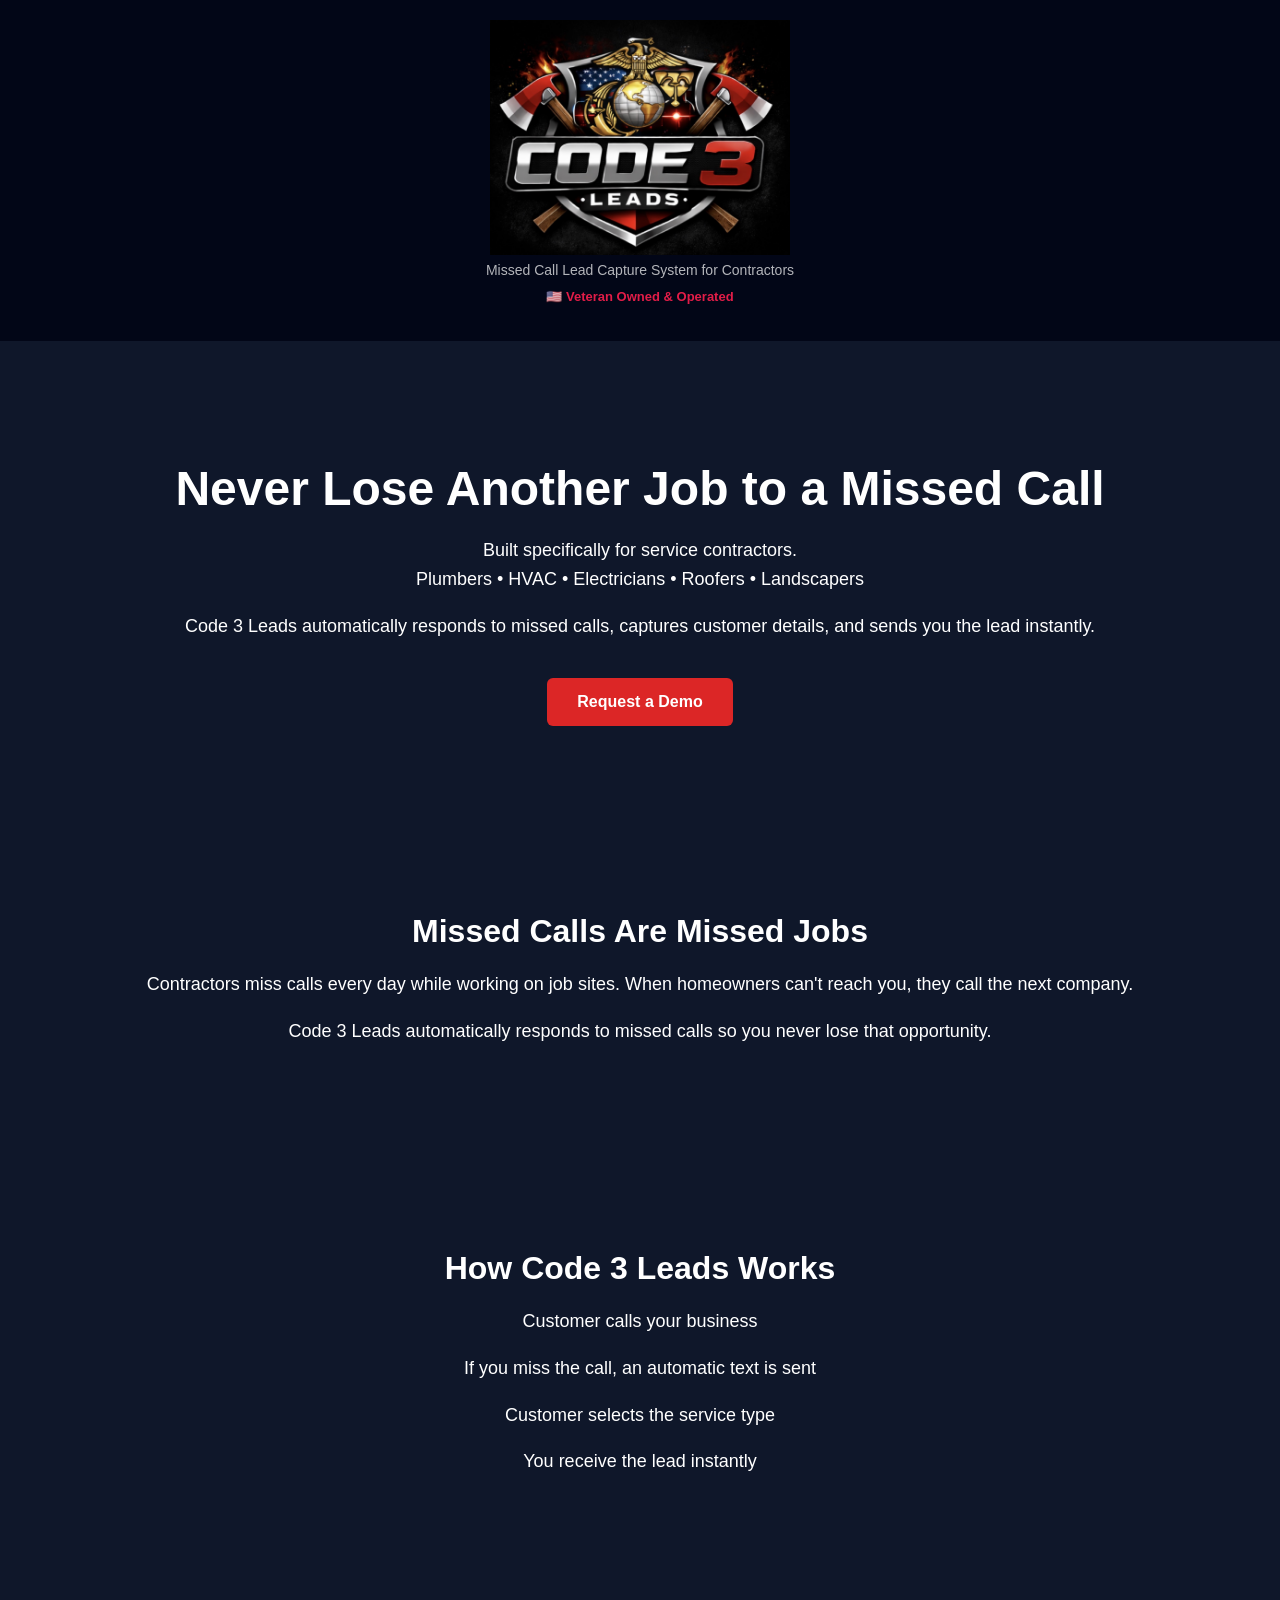
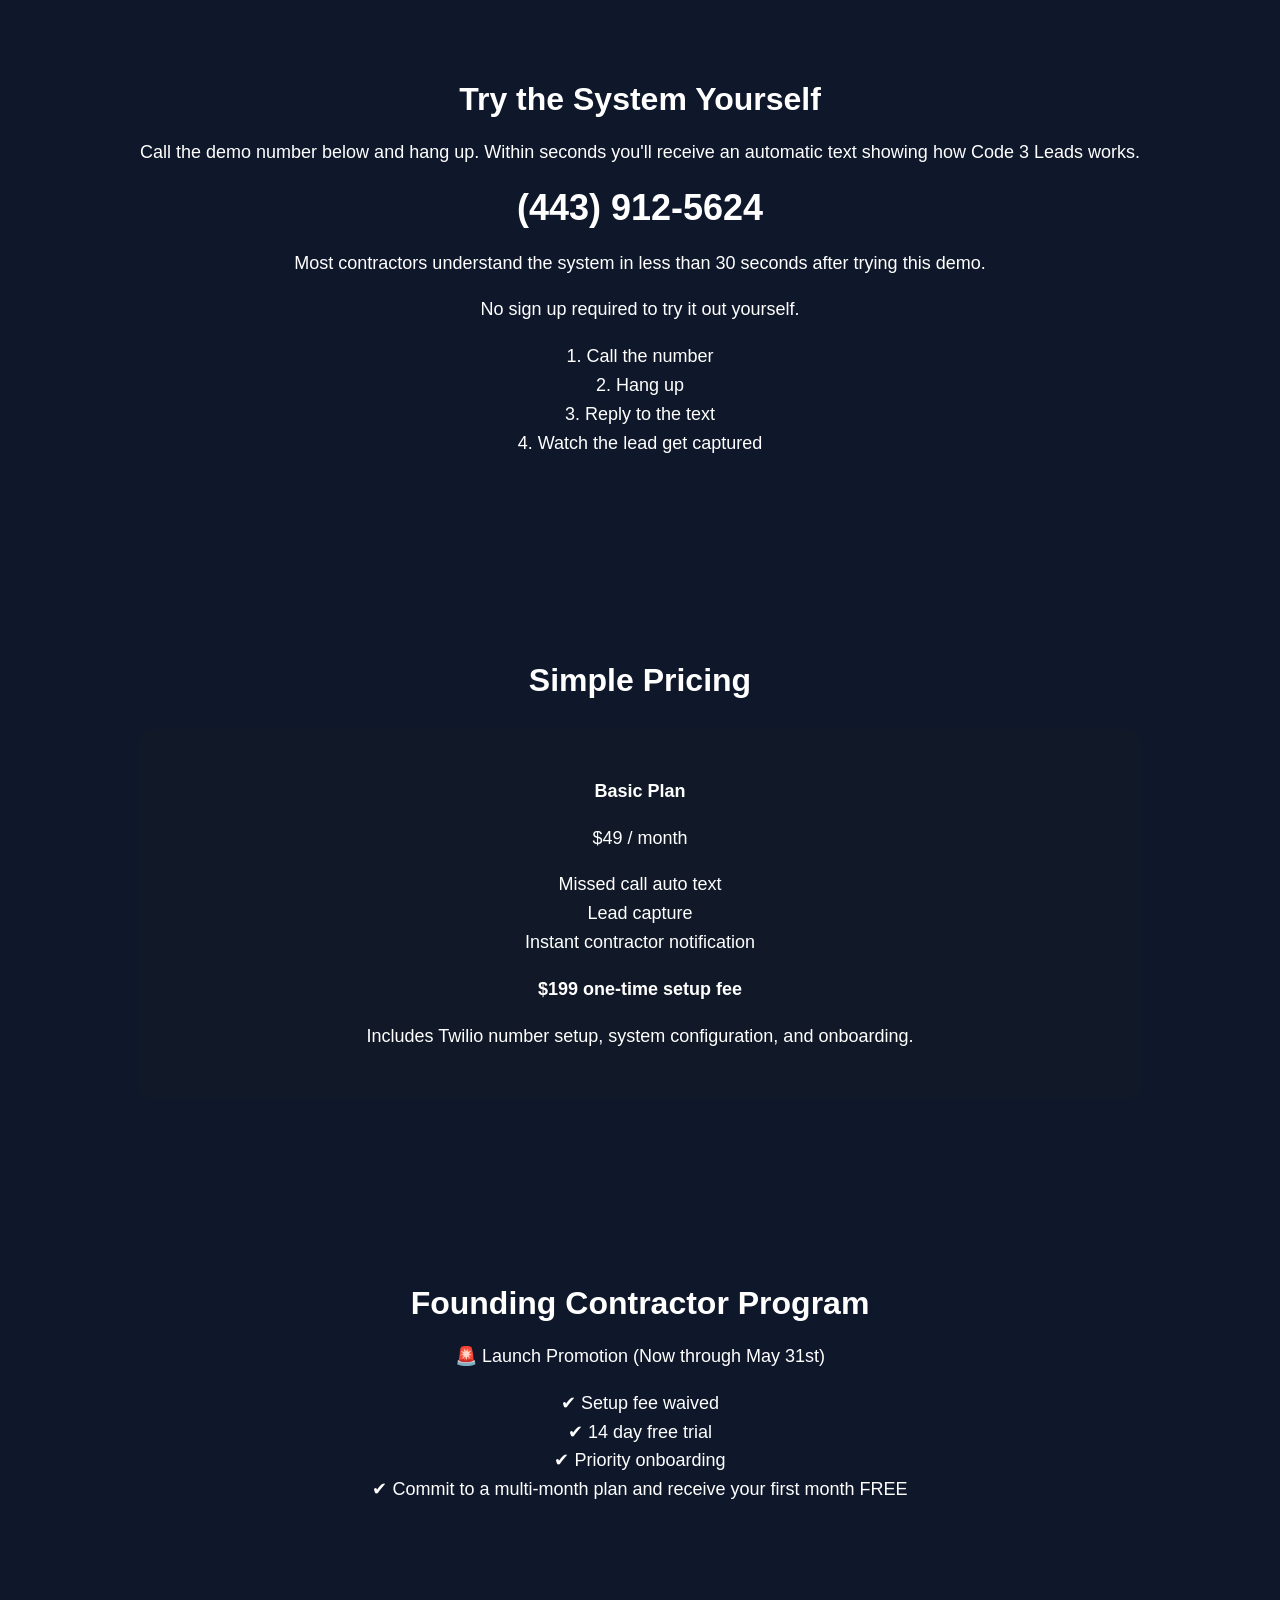
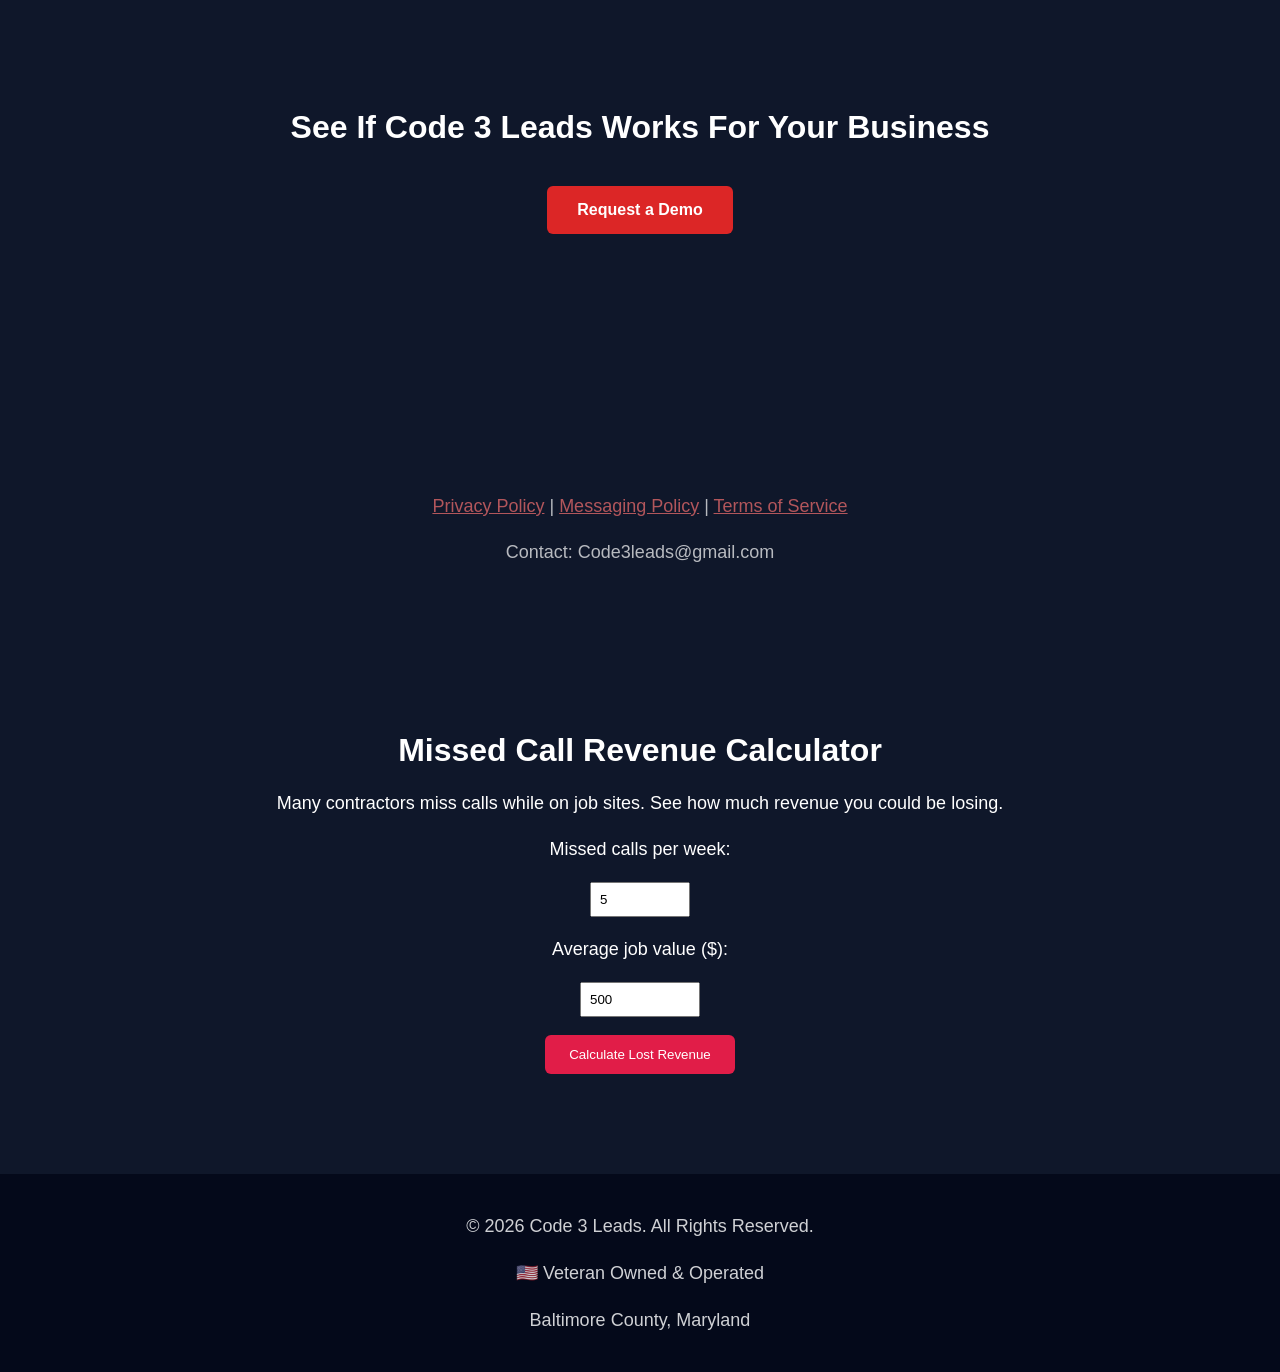
==== index.html @ b70e8f89 "Update index.html" ====
<!DOCTYPE html>
<html>
<head>
<title>Code 3 Leads</title>
<meta name="viewport" content="width=device-width, initial-scale=1.0">
<style>

body{
font-family:Arial, sans-serif;
margin:0;
background:#0f172a;
color:white;
text-align:center;
}

section{
padding:80px 20px;
max-width:1000px;
margin:auto;
}

h1{
font-size:48px;
margin-bottom:20px;
}

h2{
font-size:32px;
margin-bottom:20px;
}

p{
font-size:18px;
line-height:1.6;
}

.button{
display:inline-block;
background:#dc2626;
color:white;
padding:15px 30px;
margin-top:20px;
text-decoration:none;
border-radius:6px;
font-weight:bold;
}
  .button:hover{
background:#b91c1c;
}

.demo-number{
font-size:36px;
margin:20px 0;
font-weight:bold;
}

.pricing-box{
background:#111827;
padding:30px;
border-radius:10px;
margin-top:30px;
}

.footer{
margin-top:80px;
font-size:14px;
opacity:.7;
}

a{
color:#f87171;
}

</style>
</head>

<body>
 <header style="padding:20px; background:#020617; text-align:center;">
<img src="code3-logo.png" alt="Code 3 Leads Logo" style="width:300px;">
<p style="margin:0; font-size:14px; opacity:0.7;">
Missed Call Lead Capture System for Contractors
</p>
   <p style="margin-top:6px; font-size:13px; color:#e11d48; font-weight:bold;">
🇺🇸 Veteran Owned & Operated
</p>
</header>

<section>

<h1>Never Lose Another Job to a Missed Call</h1>
  <p>
Built specifically for service contractors.
<br>
Plumbers • HVAC • Electricians • Roofers • Landscapers
</p>

<p>
Code 3 Leads automatically responds to missed calls,
captures customer details, and sends you the lead instantly.
</p>

<a class="button" href="https://forms.gle/S8mMiPJ8PiQHbFEz5">
Request a Demo
</a>

</section>

<section>

<h2>Missed Calls Are Missed Jobs</h2>

<p>
Contractors miss calls every day while working on job sites.
When homeowners can't reach you, they call the next company.
</p>

<p>
Code 3 Leads automatically responds to missed calls so you never lose that opportunity.
</p>

</section>

<section>

<h2>How Code 3 Leads Works</h2>

<p>Customer calls your business</p>
<p>If you miss the call, an automatic text is sent</p>
<p>Customer selects the service type</p>
<p>You receive the lead instantly</p>

</section>

<section>

<h2>Try the System Yourself</h2>

<p>
Call the demo number below and hang up.
Within seconds you'll receive an automatic text showing how Code 3 Leads works.
</p>

<div class="demo-number">(443) 912-5624</div>
  <p>
Most contractors understand the system in less than 30 seconds after trying this demo.
</p>

<p>
No sign up required to try it out yourself.
</p>

<p>
1. Call the number<br>
2. Hang up<br>
3. Reply to the text<br>
4. Watch the lead get captured
</p>

</section>

<section>

<h2>Simple Pricing</h2>

<div class="pricing-box">

<p><strong>Basic Plan</strong></p>

<p>$49 / month</p>

<p>
Missed call auto text<br>
Lead capture<br>
Instant contractor notification
</p>

<p><strong>$199 one-time setup fee</strong></p>

<p>
Includes Twilio number setup, system configuration, and onboarding.
</p>

</div>

</section>

<section>

<h2>Founding Contractor Program</h2>

<p>
🚨 Launch Promotion (Now through May 31st)
</p>

<p>
✔ Setup fee waived<br>
✔ 14 day free trial<br>
✔ Priority onboarding<br>
✔ Commit to a multi-month plan and receive your first month FREE
</p>

</section>

<section>

<h2>See If Code 3 Leads Works For Your Business</h2>

<a class="button" href="https://forms.gle/S8mMiPJ8PiQHbFEz5">
Request a Demo
</a>

</section>

<section class="footer">

<p>
<a href="https://docs.google.com/document/d/e/2PACX-1vRX14gEYEWSFRGA4BWAx_wcBh6U9R7df0VDy-ZEA8MVk_Z44HQzl5rTX8RHO158A9rz04_A_dDy5CZU/pub">Privacy Policy</a>
|
<a href="https://docs.google.com/document/d/e/2PACX-1vQaP8KGlVejRsiQntCG2wcMw4wCkjIa0Nie3HY5M5MavmDzHR4xEL3eFy5LYKWBMi19VBN64S-h9wtv/pub">Messaging Policy</a>
|
<a href="https://docs.google.com/document/d/e/2PACX-1vRIYKH12tdC9bNAhtxZpYG73lx8yMfXEy0kkhxZGR0o9-A3EKttlksu8ZXF2a7ymLz1FtCPQZwO4J3N/pub">Terms of Service</a>
</p>

<p>Contact: Code3leads@gmail.com</p>

</section>
  <section style="padding:40px; text-align:center;">

<h2>Missed Call Revenue Calculator</h2>

<p>
Many contractors miss calls while on job sites. See how much revenue you could be losing.
</p>

<p>Missed calls per week:</p>

<input id="missedCalls" type="number" value="5" style="padding:8px; width:80px;">

<p>Average job value ($):</p>

<input id="jobValue" type="number" value="500" style="padding:8px; width:100px;">

<br><br>

<button onclick="calculateLoss()" style="padding:12px 24px; background:#e11d48; color:white; border:none; border-radius:6px; cursor:pointer;">
Calculate Lost Revenue
</button>

<h3 id="result" style="margin-top:20px;"></h3>

</section>
<footer style="background:#020617; padding:20px; text-align:center; margin-top:40px; font-size:13px; opacity:0.8;">

<p>
© 2026 Code 3 Leads. All Rights Reserved.
</p>

<p>
🇺🇸 Veteran Owned & Operated
</p>

<p>
Baltimore County, Maryland
</p>

</footer>

<script>
function calculateLoss() {

let missedCalls = document.getElementById("missedCalls").value;
let jobValue = document.getElementById("jobValue").value;

let yearlyLoss = missedCalls * jobValue * 52;

document.getElementById("result").innerHTML =
"Estimated Lost Revenue Per Year: $" + yearlyLoss.toLocaleString() +
"<br><br>Even capturing a small portion of these missed calls could generate thousands in additional revenue.";
}
</script>

</body>
</html>
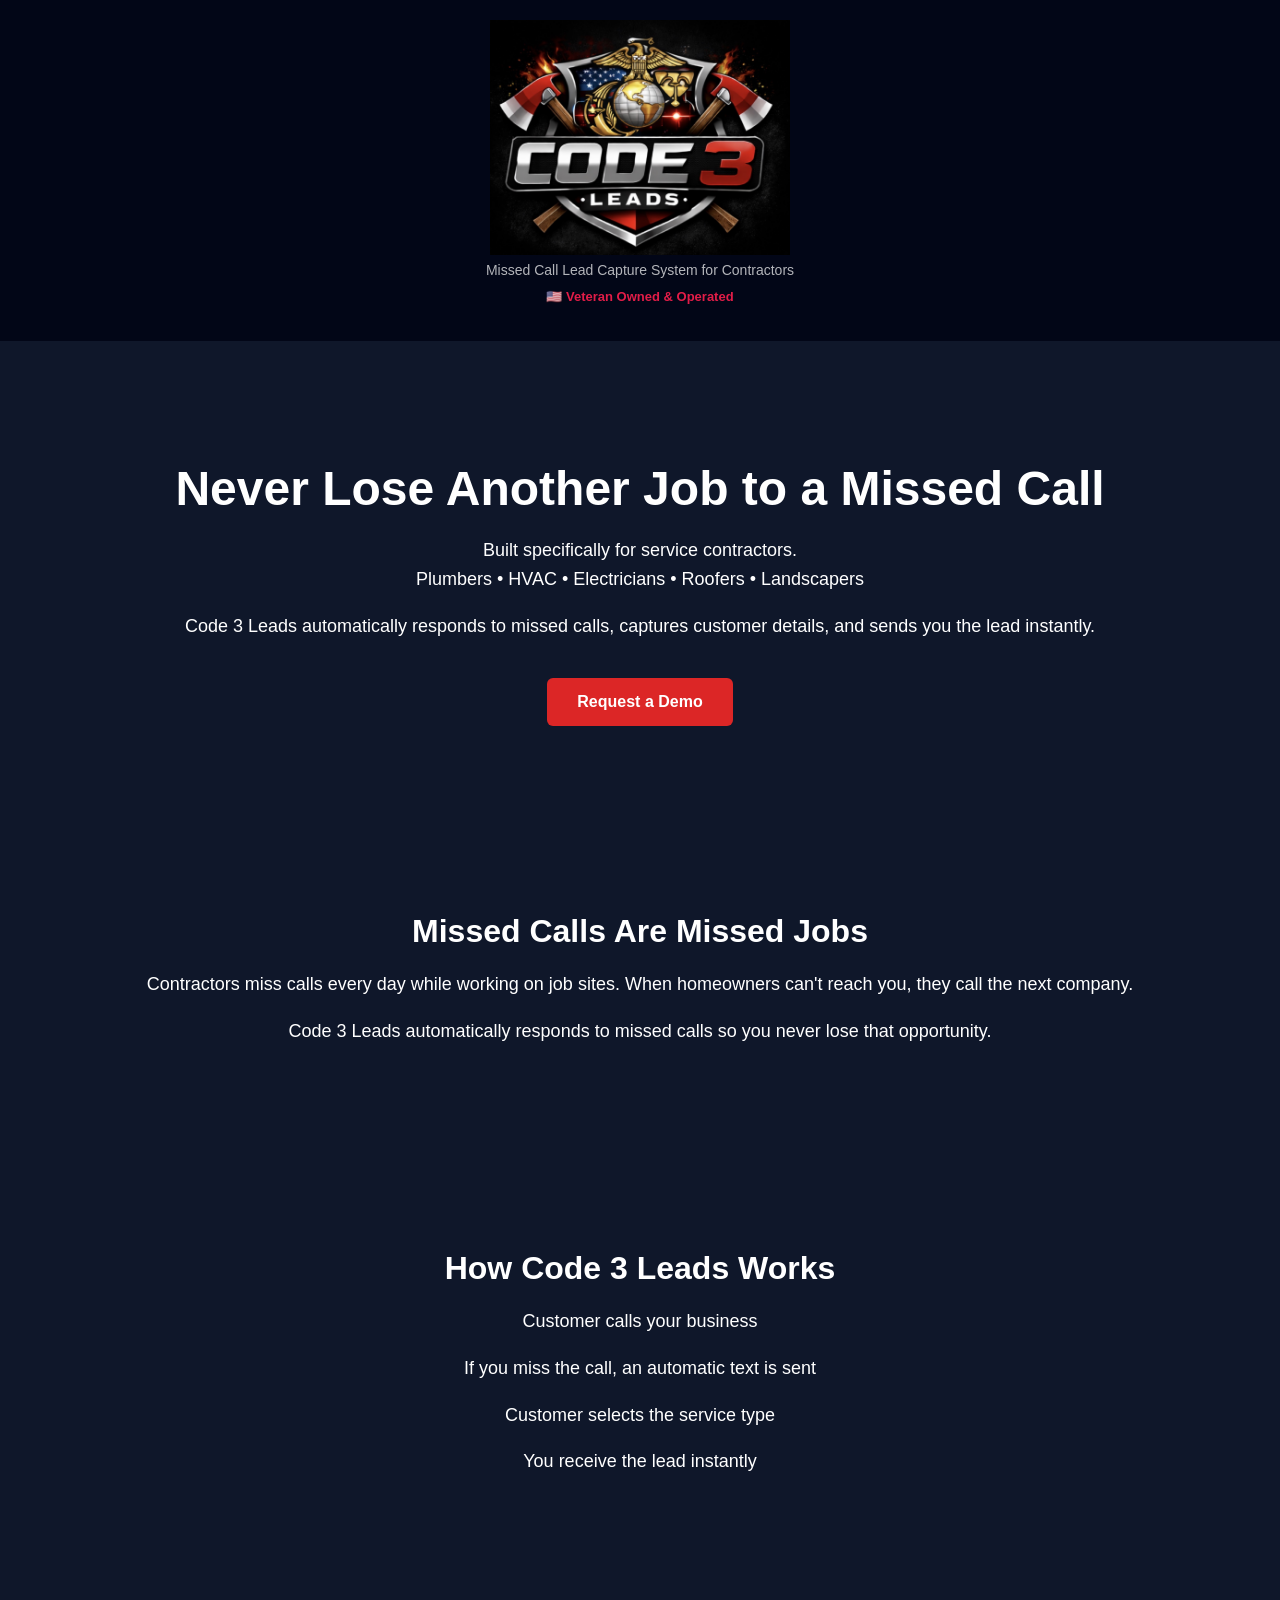
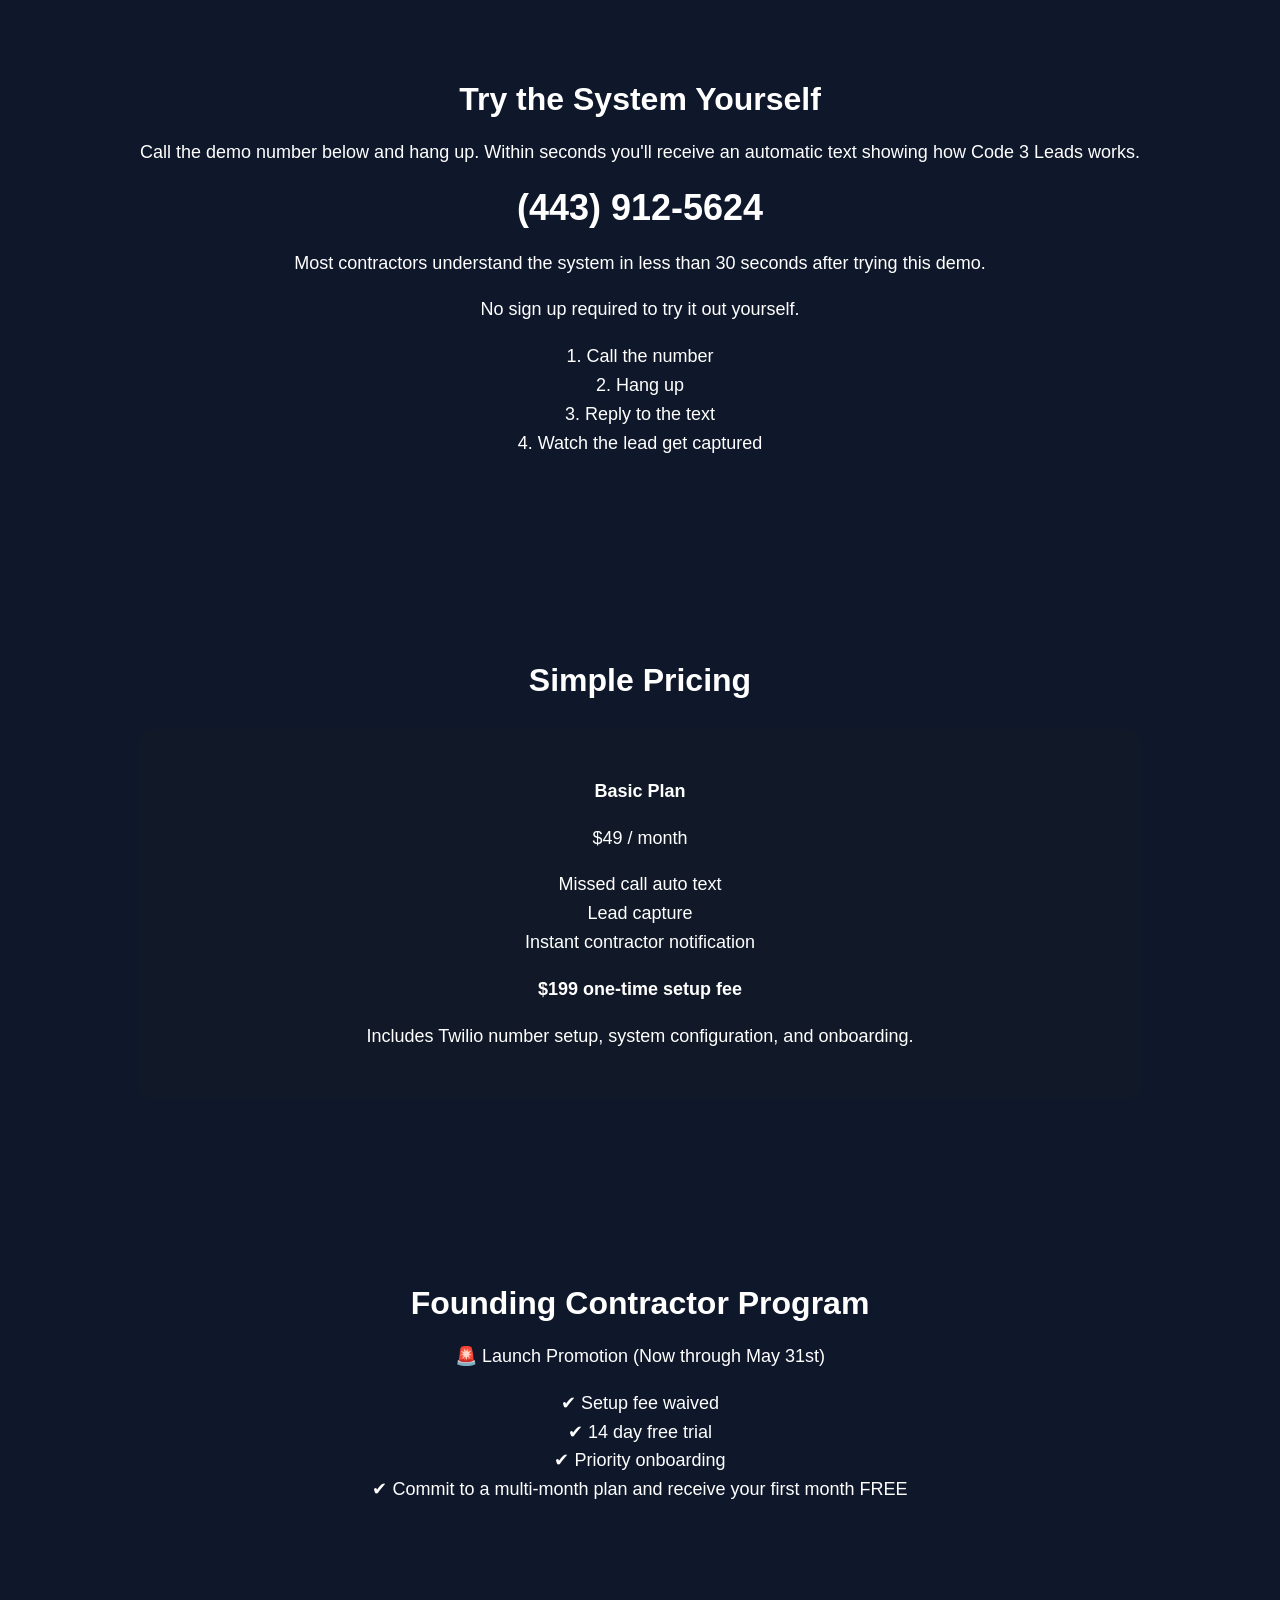
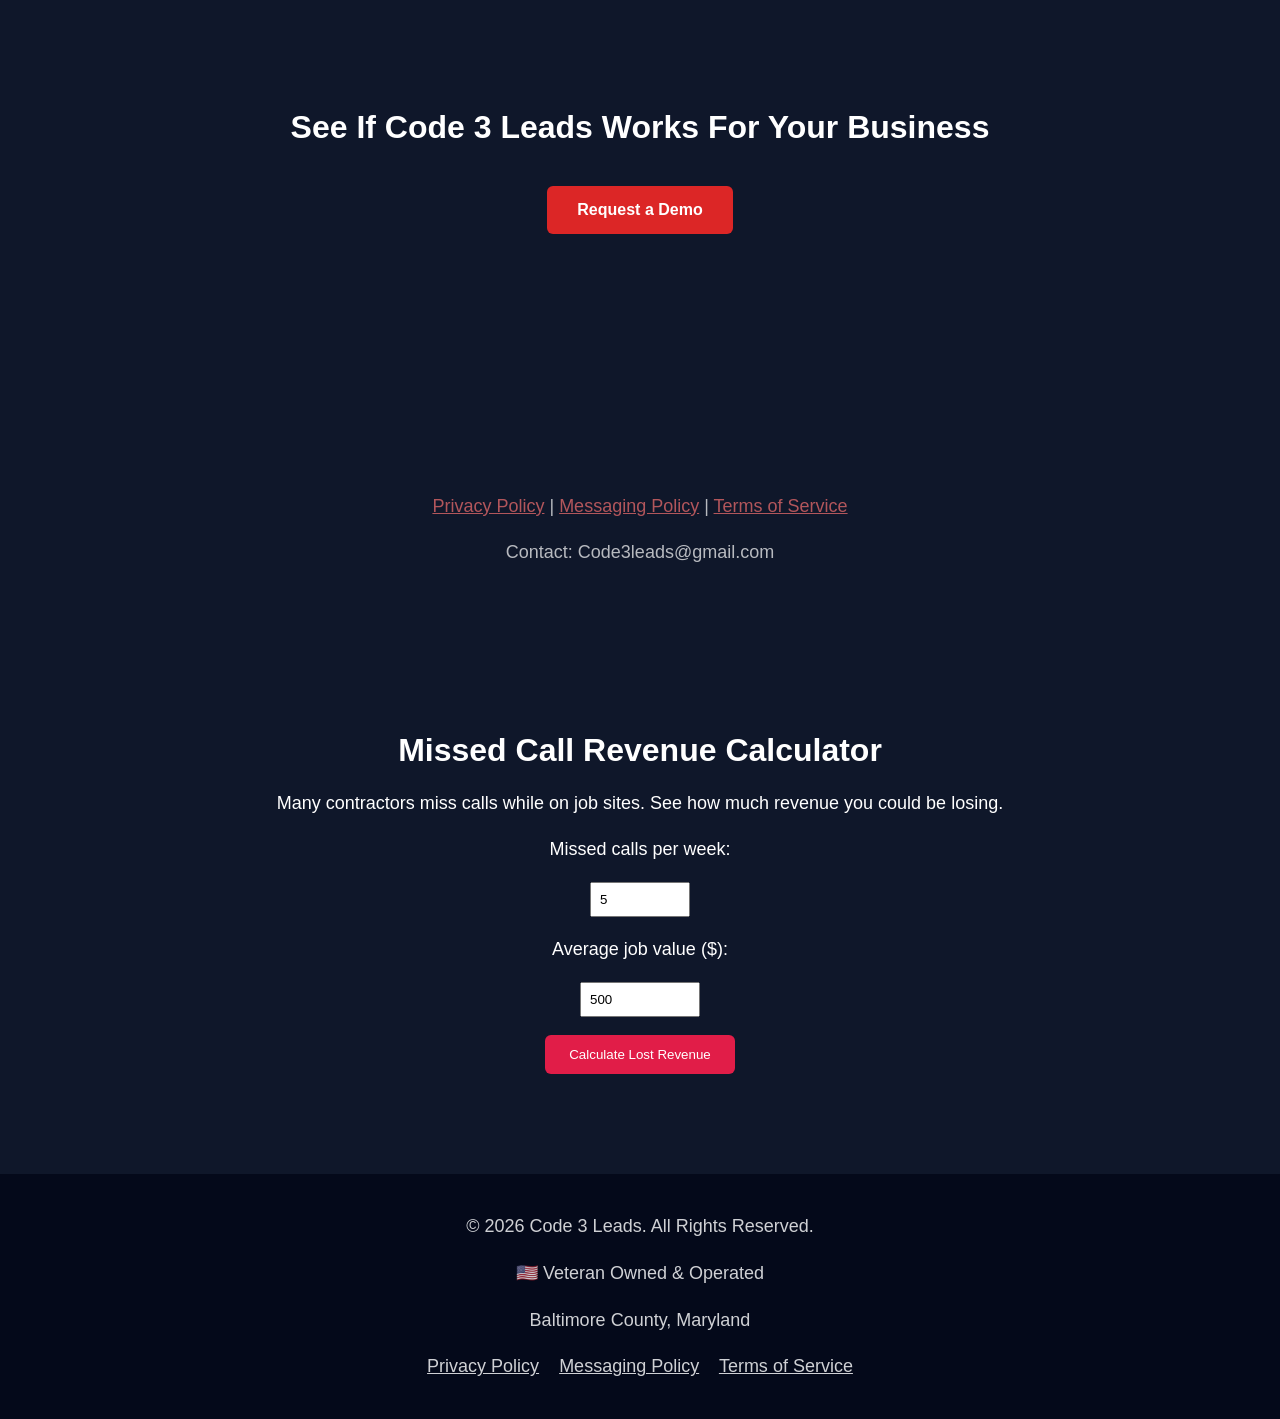
==== commit 98d9d54e: "Update index.html" ====
--- a/index.html
+++ b/index.html
@@ -262,6 +262,11 @@
 <p>
 Baltimore County, Maryland
 </p>
+  <p>
+  <a href="privacy-policy.html" style="color:white; margin-right:15px;">Privacy Policy</a>
+  <a href="messaging-policy.html" style="color:white; margin-right:15px;">Messaging Policy</a>
+  <a href="terms.html" style="color:white;">Terms of Service</a>
+</p>
 
 </footer>
 
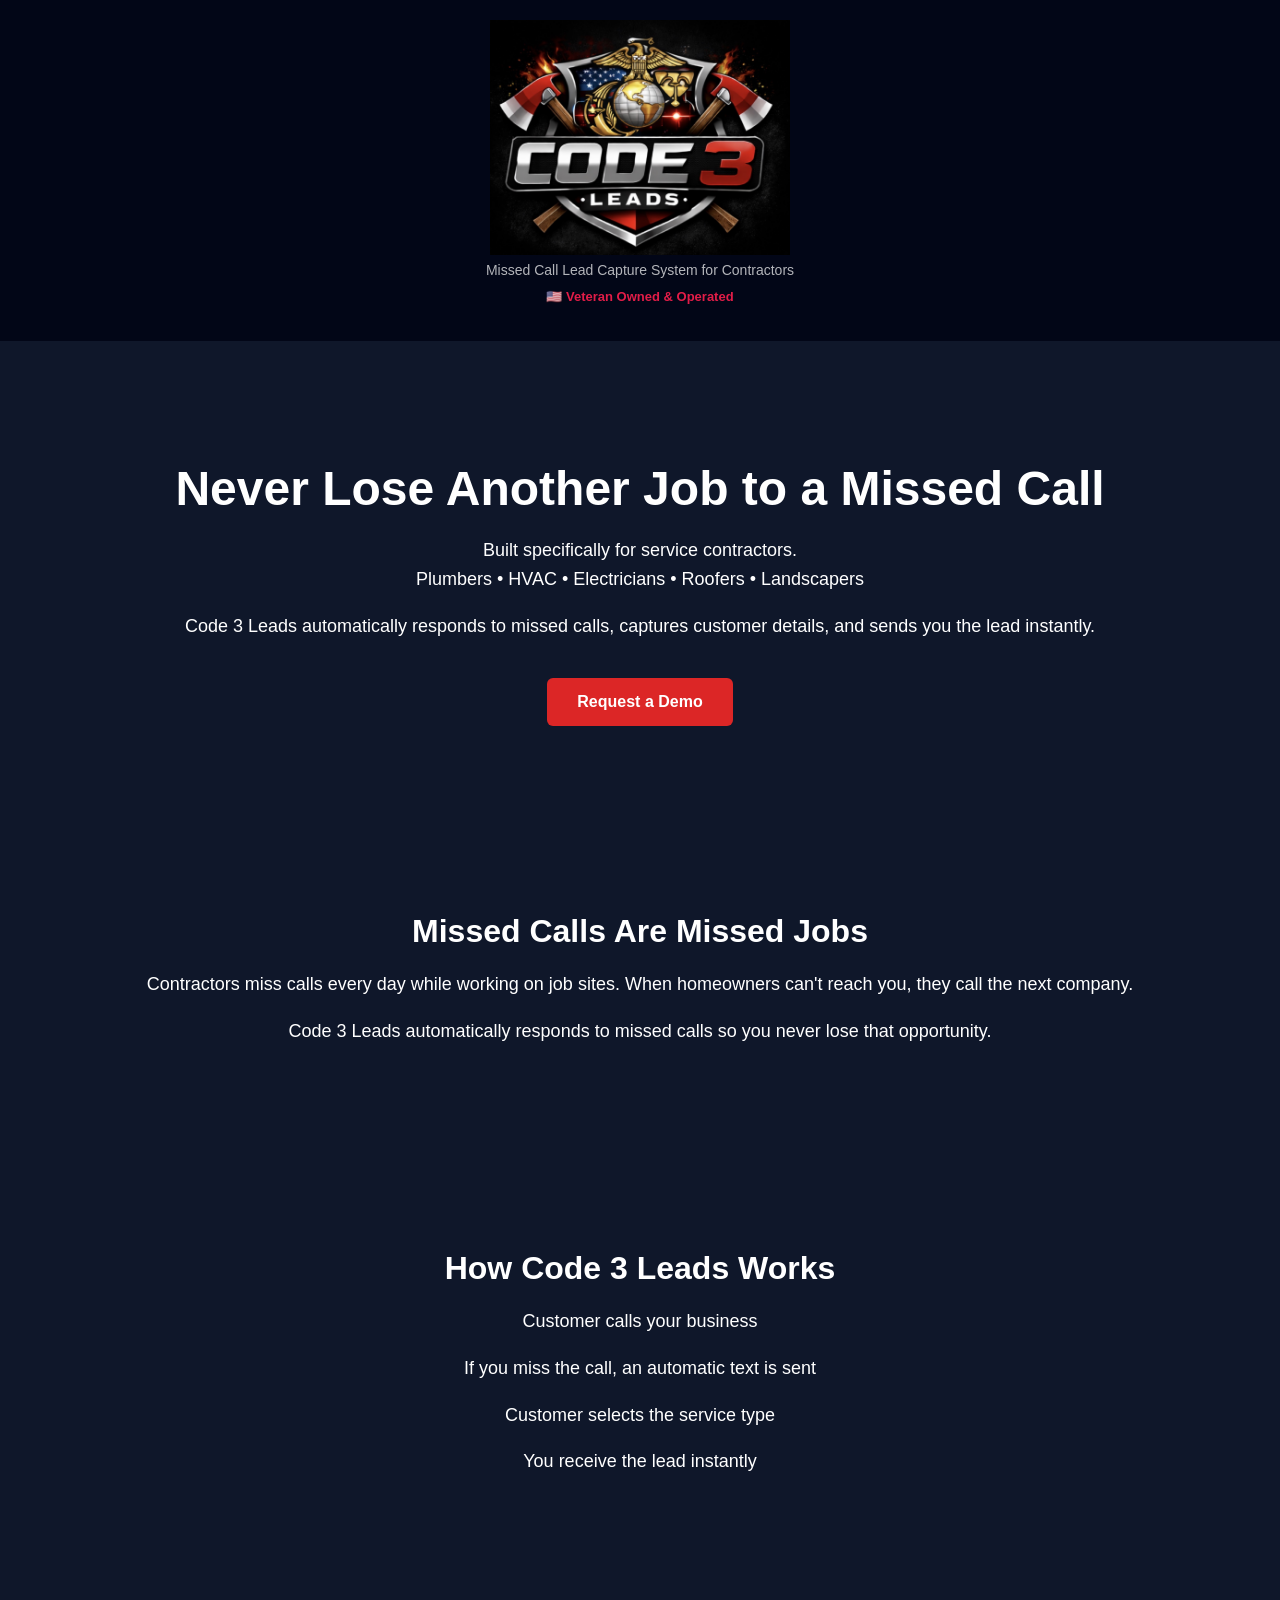
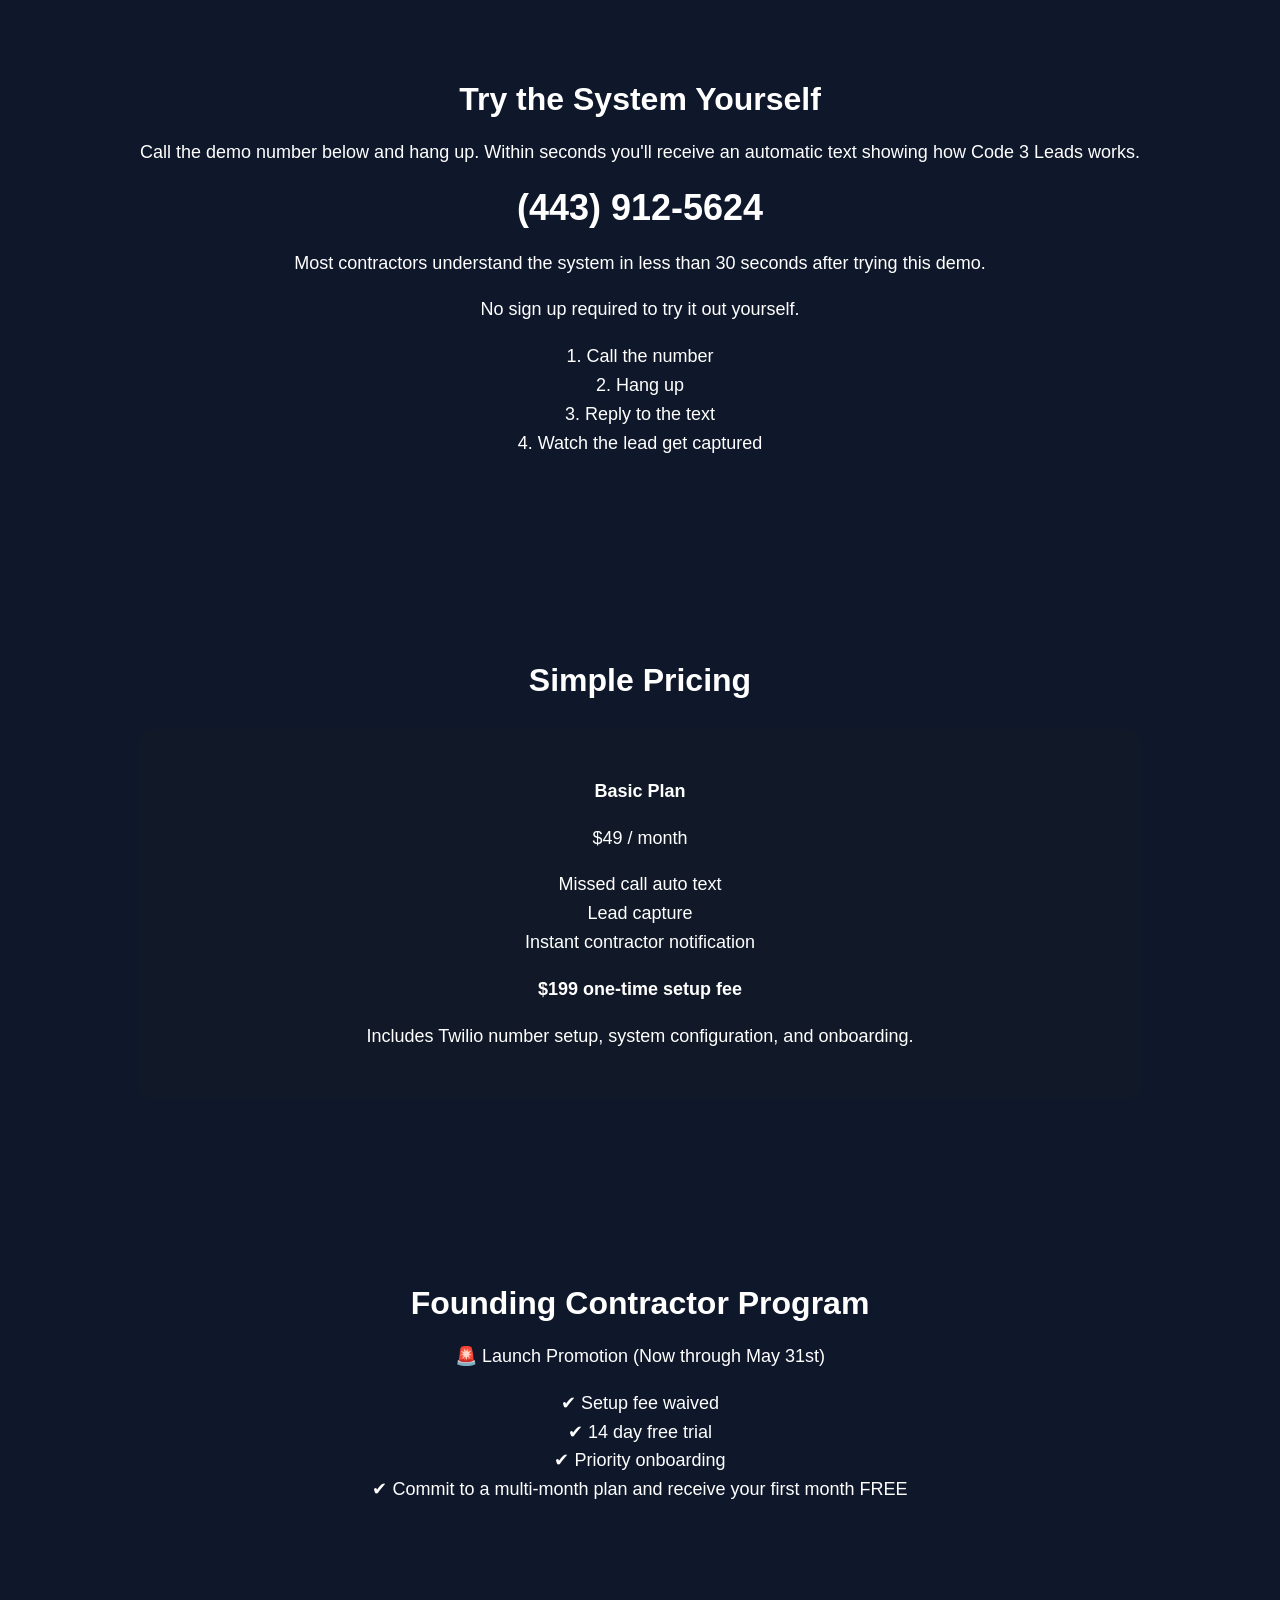
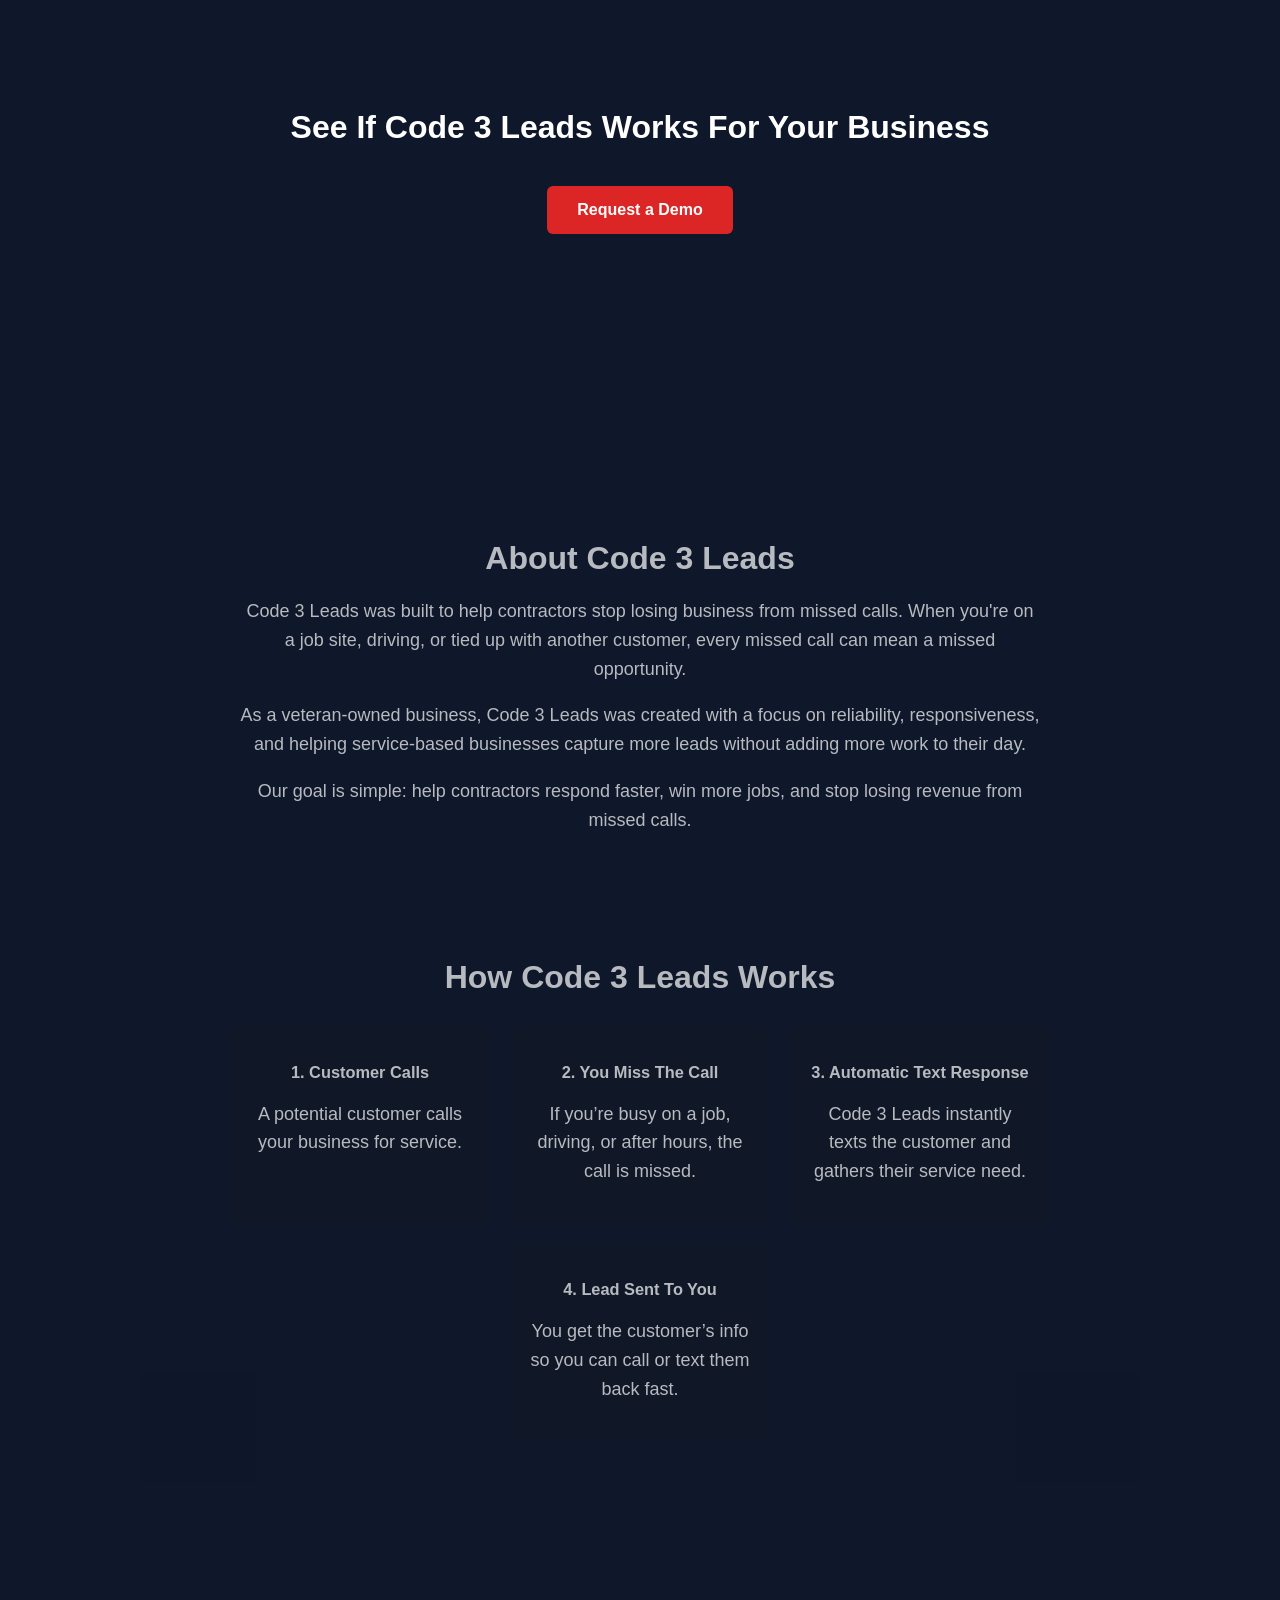
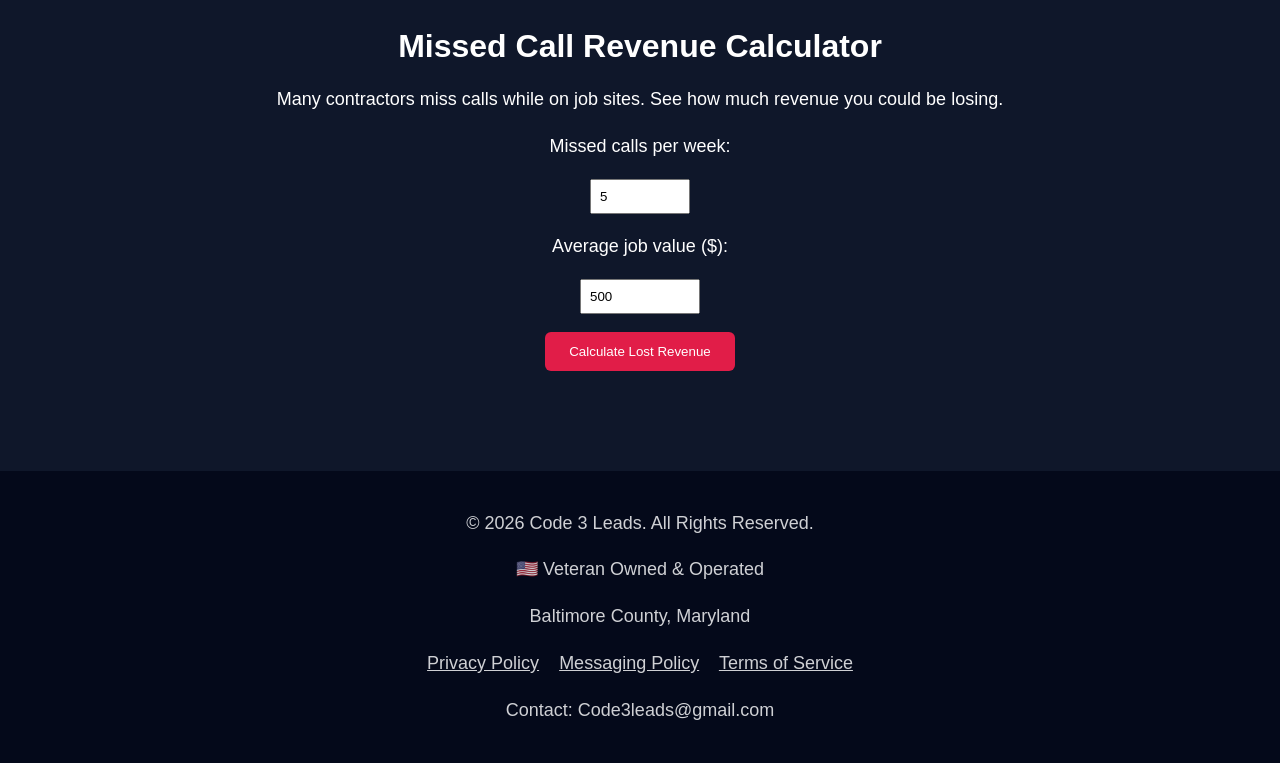
==== commit 0e409ac1: "Update index.html" ====
--- a/index.html
+++ b/index.html
@@ -212,16 +212,53 @@
 </section>
 
 <section class="footer">
-
-<p>
-<a href="https://docs.google.com/document/d/e/2PACX-1vRX14gEYEWSFRGA4BWAx_wcBh6U9R7df0VDy-ZEA8MVk_Z44HQzl5rTX8RHO158A9rz04_A_dDy5CZU/pub">Privacy Policy</a>
-|
-<a href="https://docs.google.com/document/d/e/2PACX-1vQaP8KGlVejRsiQntCG2wcMw4wCkjIa0Nie3HY5M5MavmDzHR4xEL3eFy5LYKWBMi19VBN64S-h9wtv/pub">Messaging Policy</a>
-|
-<a href="https://docs.google.com/document/d/e/2PACX-1vRIYKH12tdC9bNAhtxZpYG73lx8yMfXEy0kkhxZGR0o9-A3EKttlksu8ZXF2a7ymLz1FtCPQZwO4J3N/pub">Terms of Service</a>
-</p>
-
-<p>Contact: Code3leads@gmail.com</p>
+  <section style="padding:40px; text-align:center; max-width:800px; margin:auto;">
+
+<h2>About Code 3 Leads</h2>
+
+<p>
+Code 3 Leads was built to help contractors stop losing business from missed calls. When you're on a job site, driving, or tied up with another customer, every missed call can mean a missed opportunity.
+</p>
+
+<p>
+As a veteran-owned business, Code 3 Leads was created with a focus on reliability, responsiveness, and helping service-based businesses capture more leads without adding more work to their day.
+</p>
+
+<p>
+Our goal is simple: help contractors respond faster, win more jobs, and stop losing revenue from missed calls.
+</p>
+
+</section>
+  
+<section style="padding:40px; text-align:center; background:#0f172a;">
+
+<h2>How Code 3 Leads Works</h2>
+
+<div style="display:flex; flex-wrap:wrap; justify-content:center; gap:20px; margin-top:30px;">
+
+  <div style="background:#111827; padding:20px; border-radius:10px; width:220px;">
+    <h3>1. Customer Calls</h3>
+    <p>A potential customer calls your business for service.</p>
+  </div>
+
+  <div style="background:#111827; padding:20px; border-radius:10px; width:220px;">
+    <h3>2. You Miss The Call</h3>
+    <p>If you’re busy on a job, driving, or after hours, the call is missed.</p>
+  </div>
+
+  <div style="background:#111827; padding:20px; border-radius:10px; width:220px;">
+    <h3>3. Automatic Text Response</h3>
+    <p>Code 3 Leads instantly texts the customer and gathers their service need.</p>
+  </div>
+
+  <div style="background:#111827; padding:20px; border-radius:10px; width:220px;">
+    <h3>4. Lead Sent To You</h3>
+    <p>You get the customer’s info so you can call or text them back fast.</p>
+  </div>
+
+</div>
+
+</section>
 
 </section>
   <section style="padding:40px; text-align:center;">
@@ -267,6 +304,7 @@
   <a href="messaging-policy.html" style="color:white; margin-right:15px;">Messaging Policy</a>
   <a href="terms.html" style="color:white;">Terms of Service</a>
 </p>
+  <p>Contact: Code3leads@gmail.com</p>
 
 </footer>
 
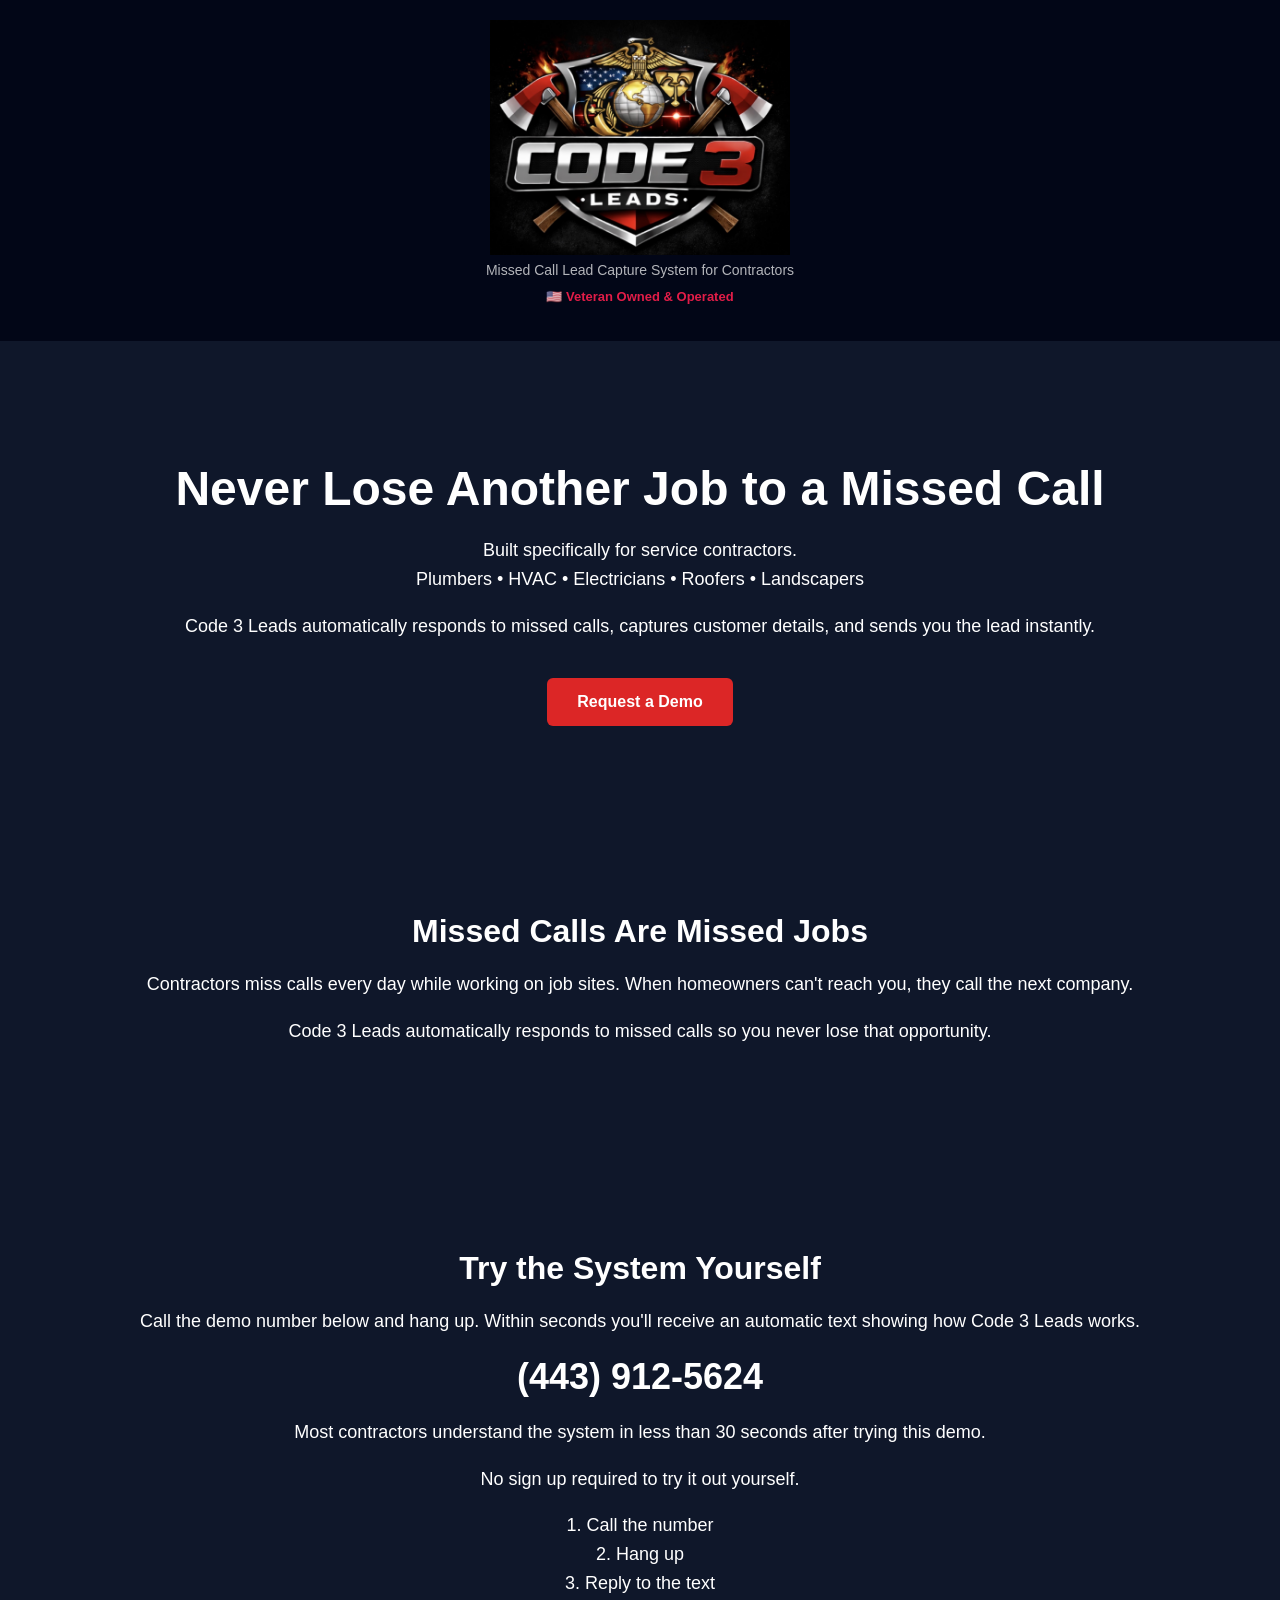
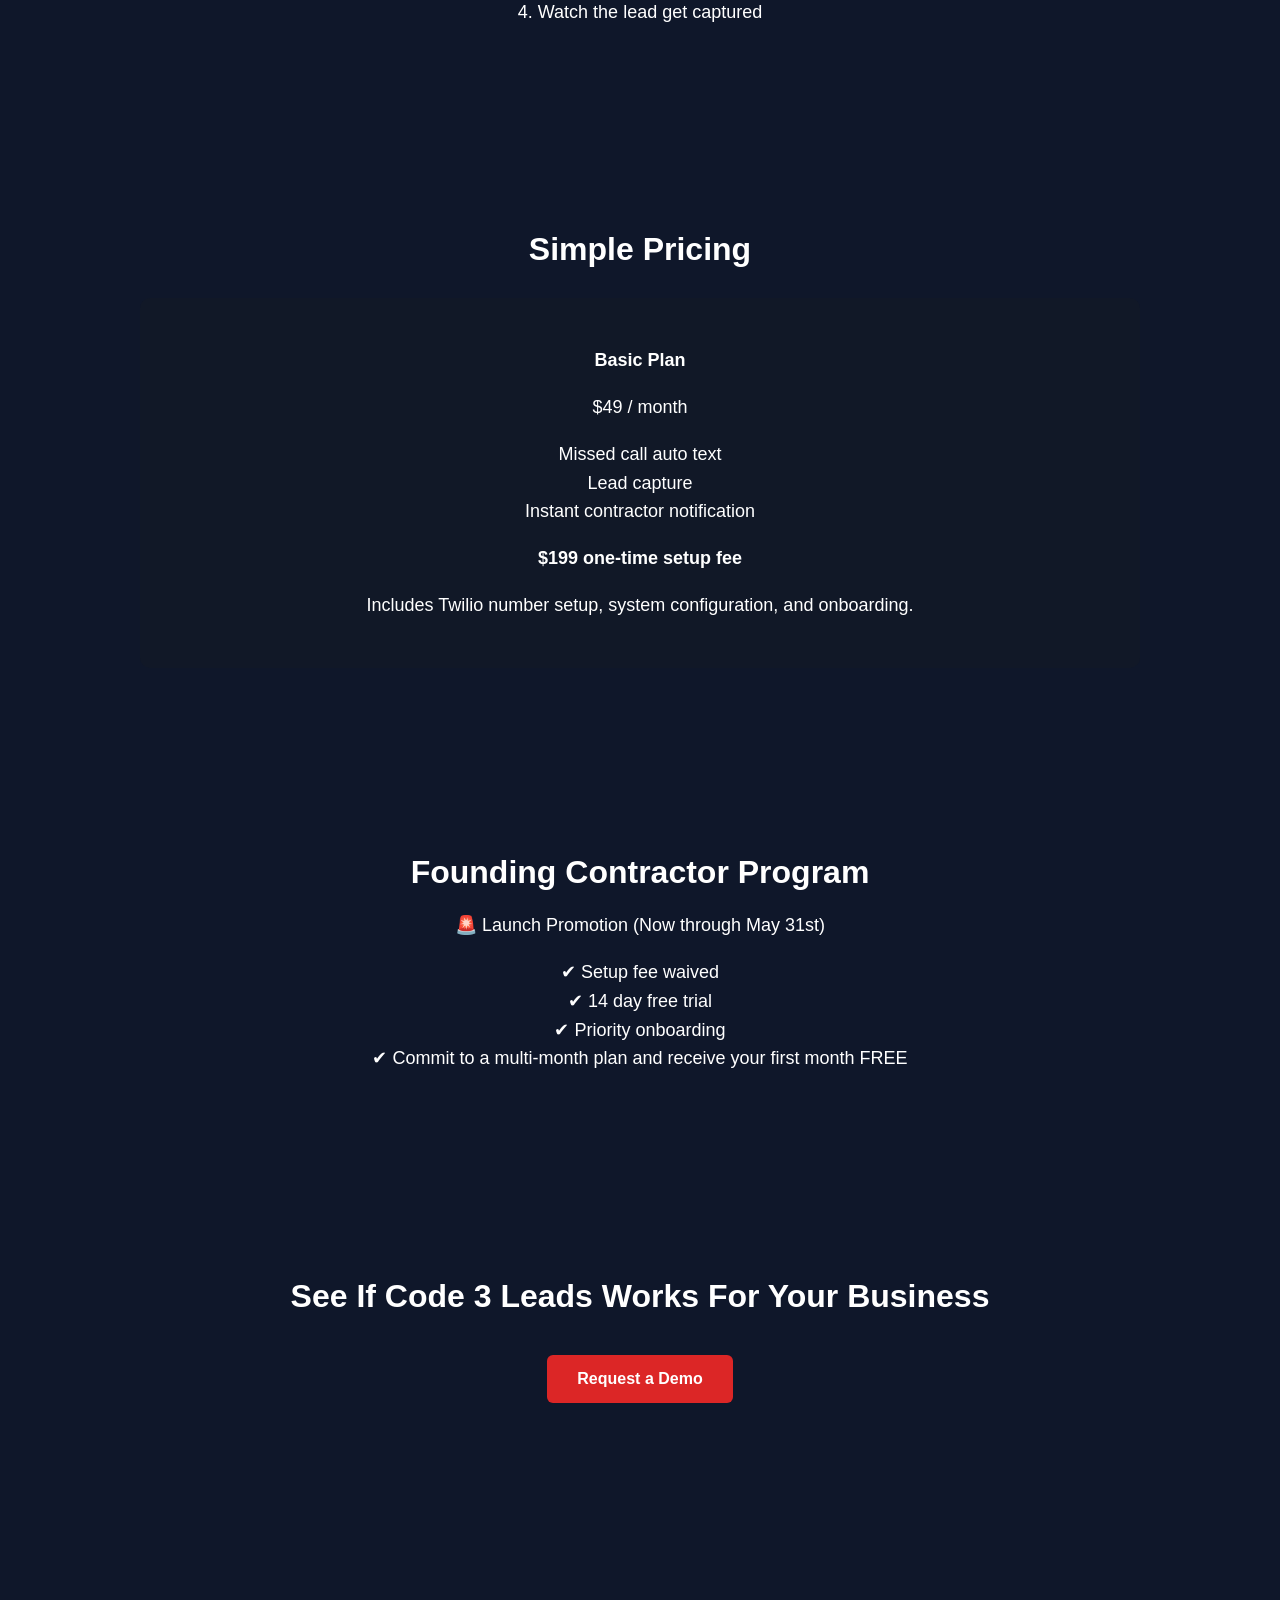
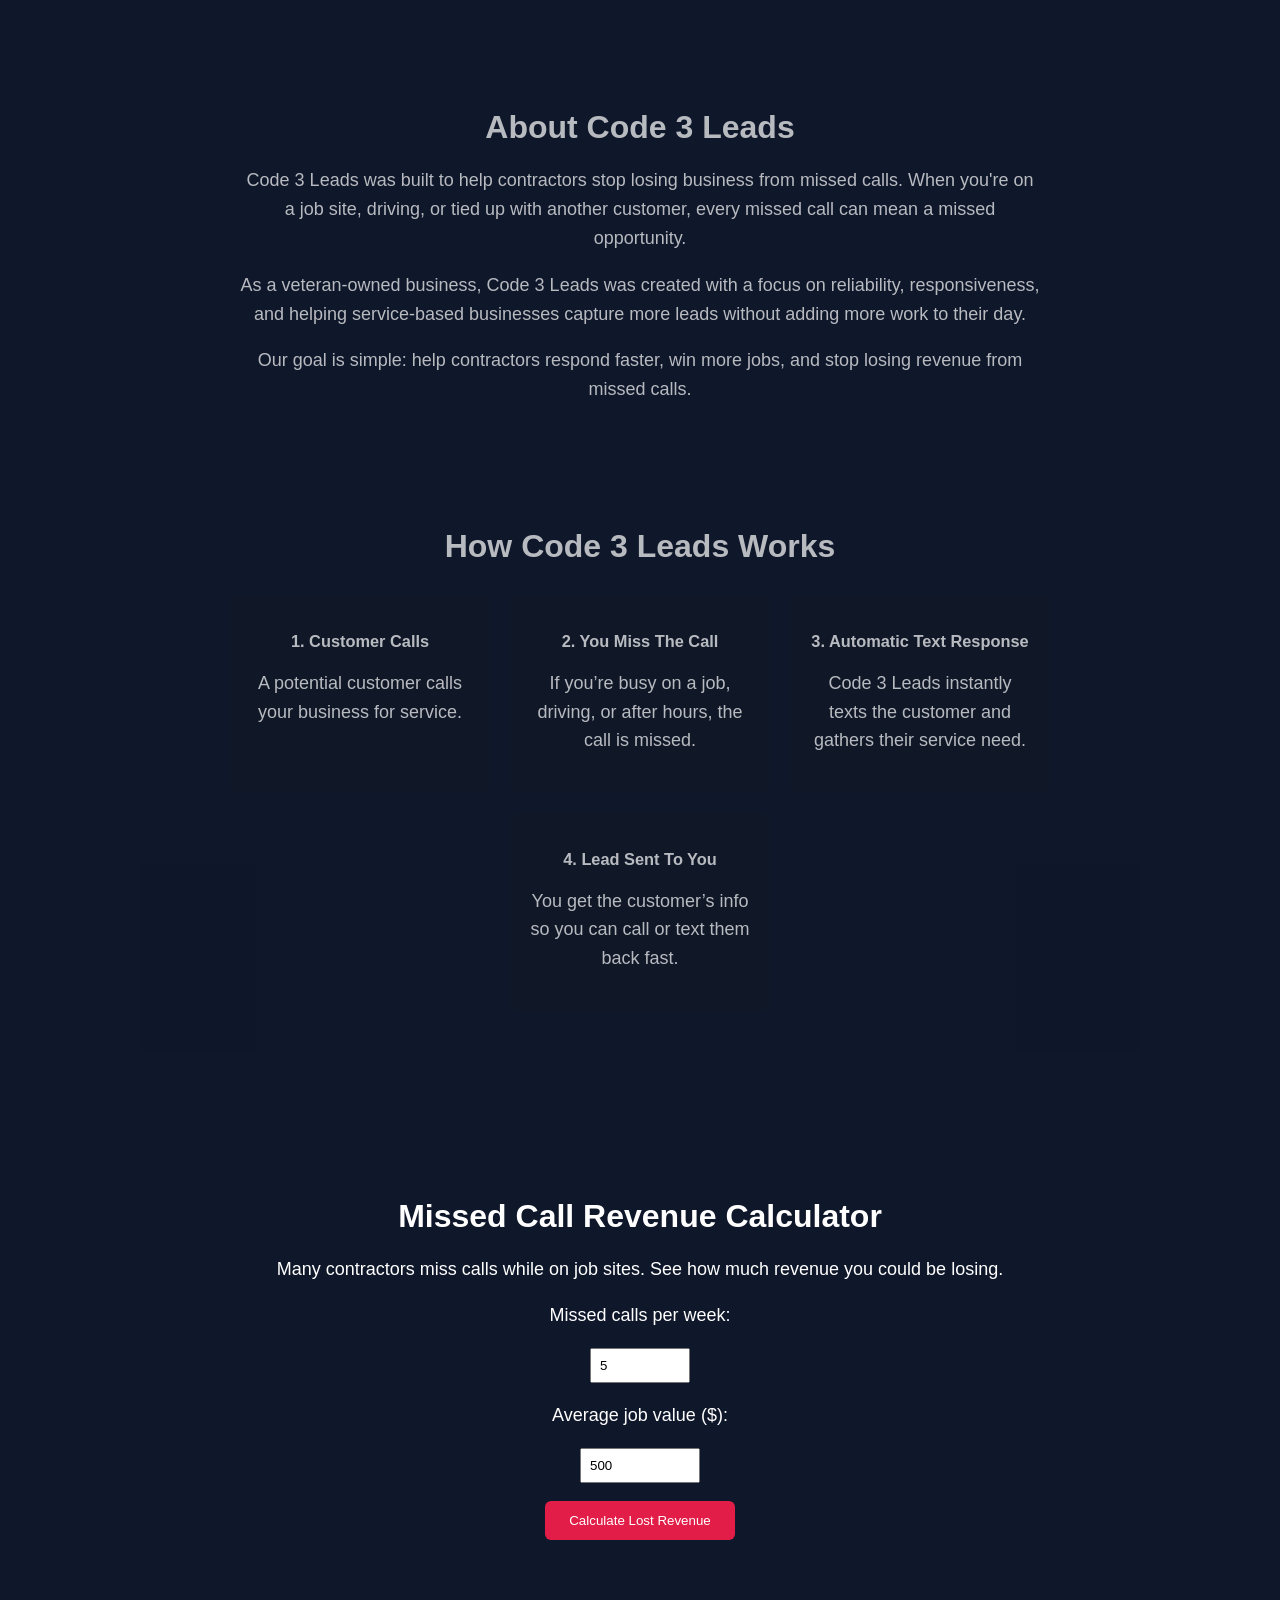
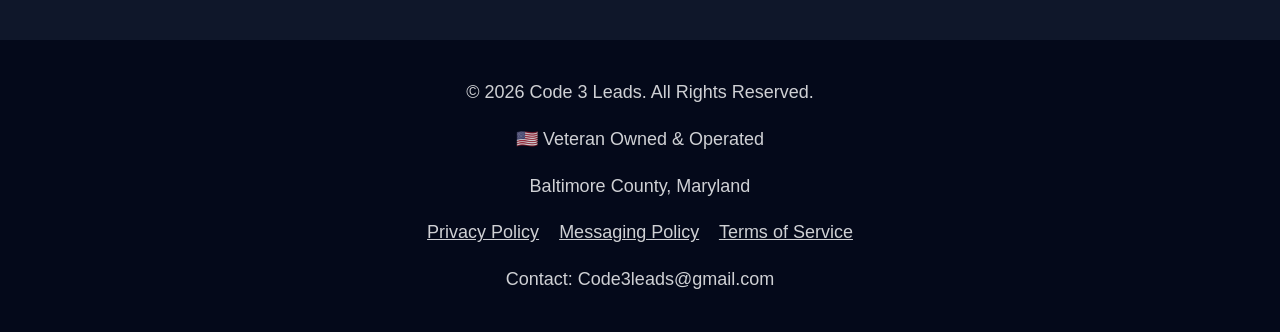
==== commit b7631e8f: "Update index.html" ====
--- a/index.html
+++ b/index.html
@@ -120,16 +120,6 @@
 
 </section>
 
-<section>
-
-<h2>How Code 3 Leads Works</h2>
-
-<p>Customer calls your business</p>
-<p>If you miss the call, an automatic text is sent</p>
-<p>Customer selects the service type</p>
-<p>You receive the lead instantly</p>
-
-</section>
 
 <section>
 
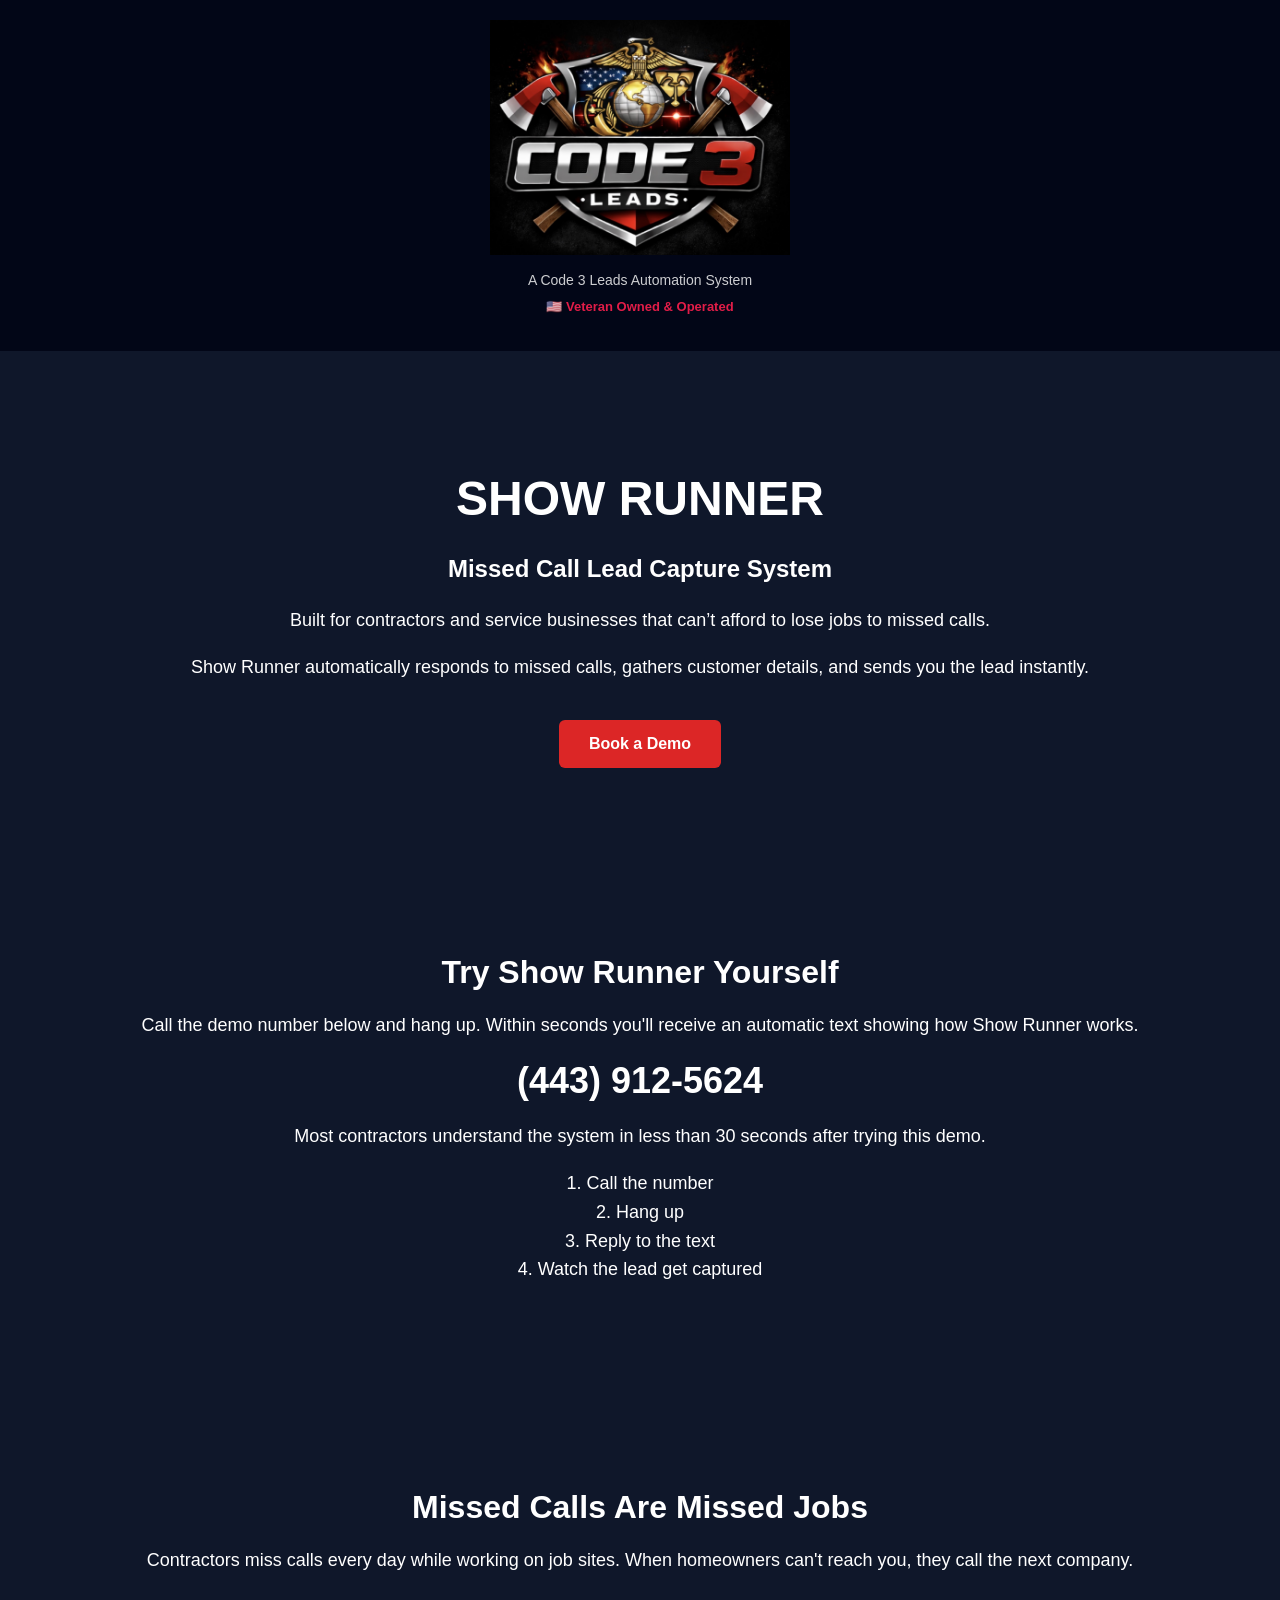
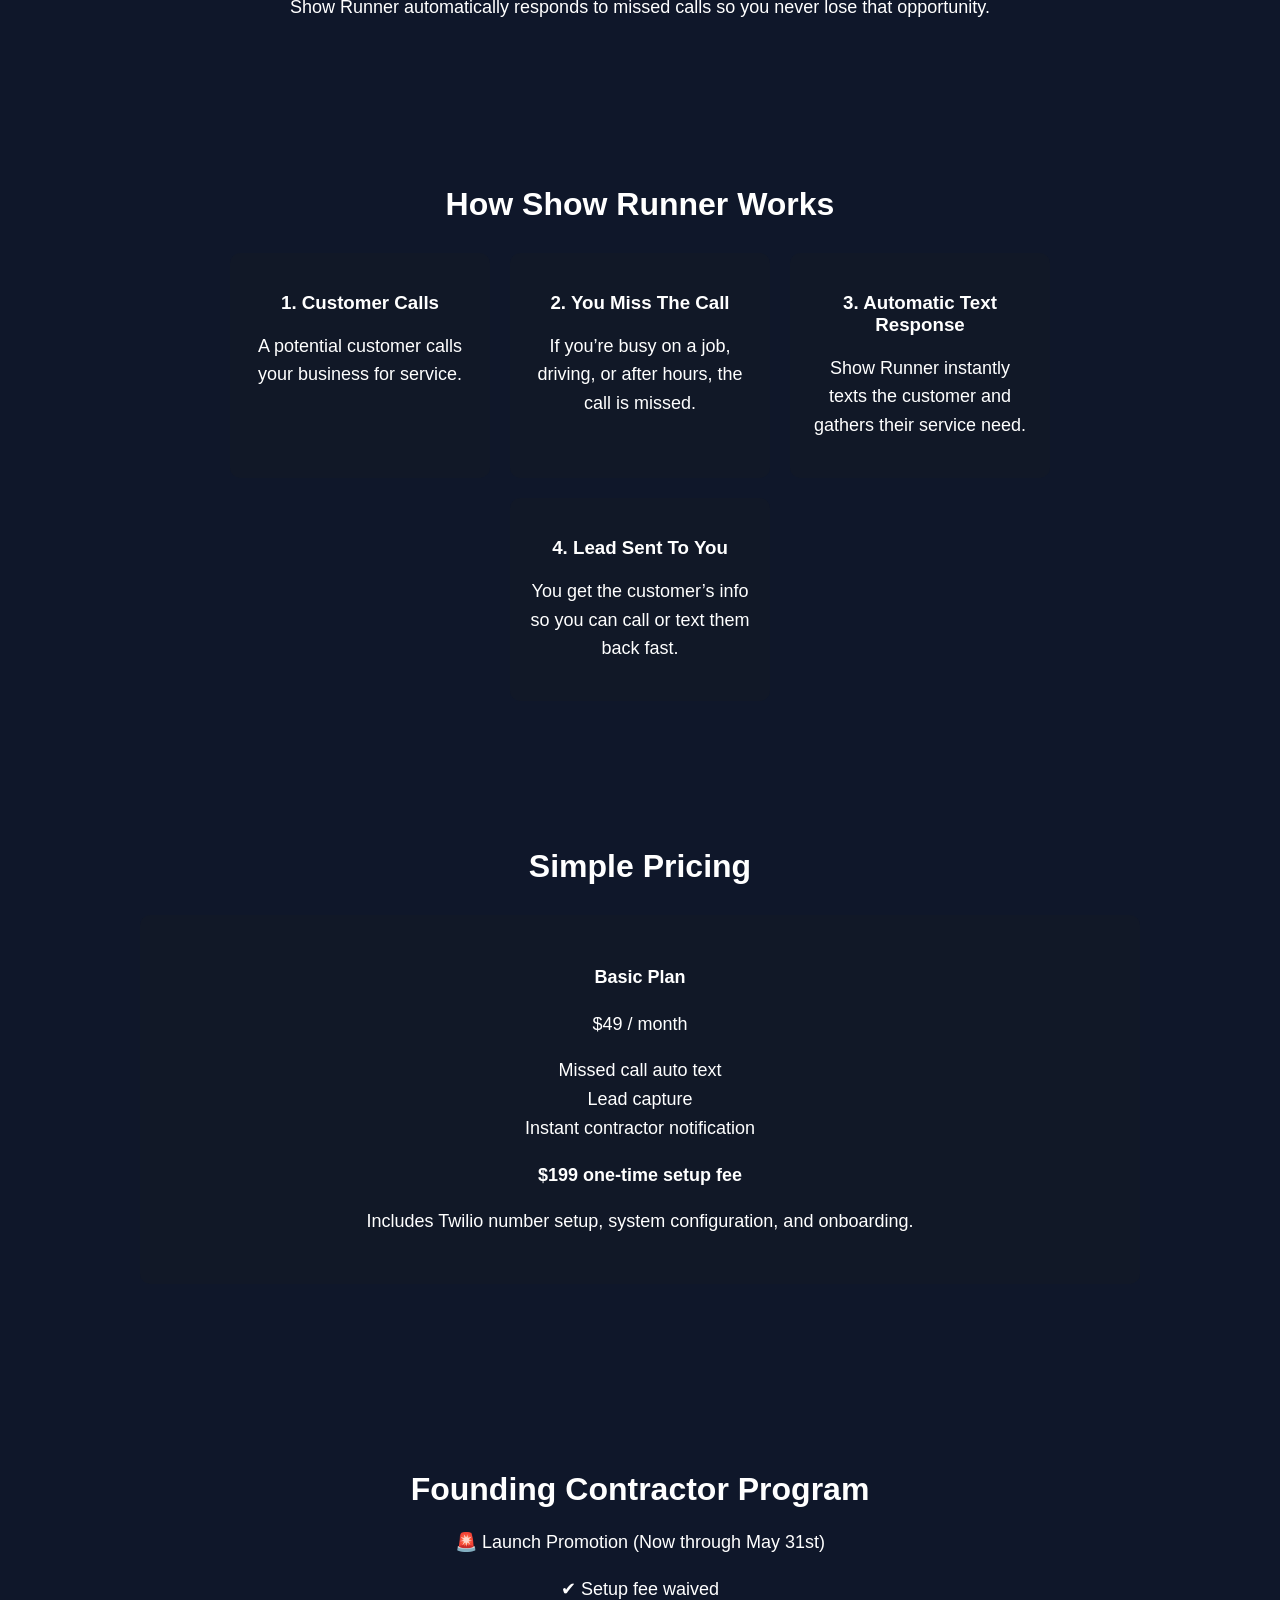
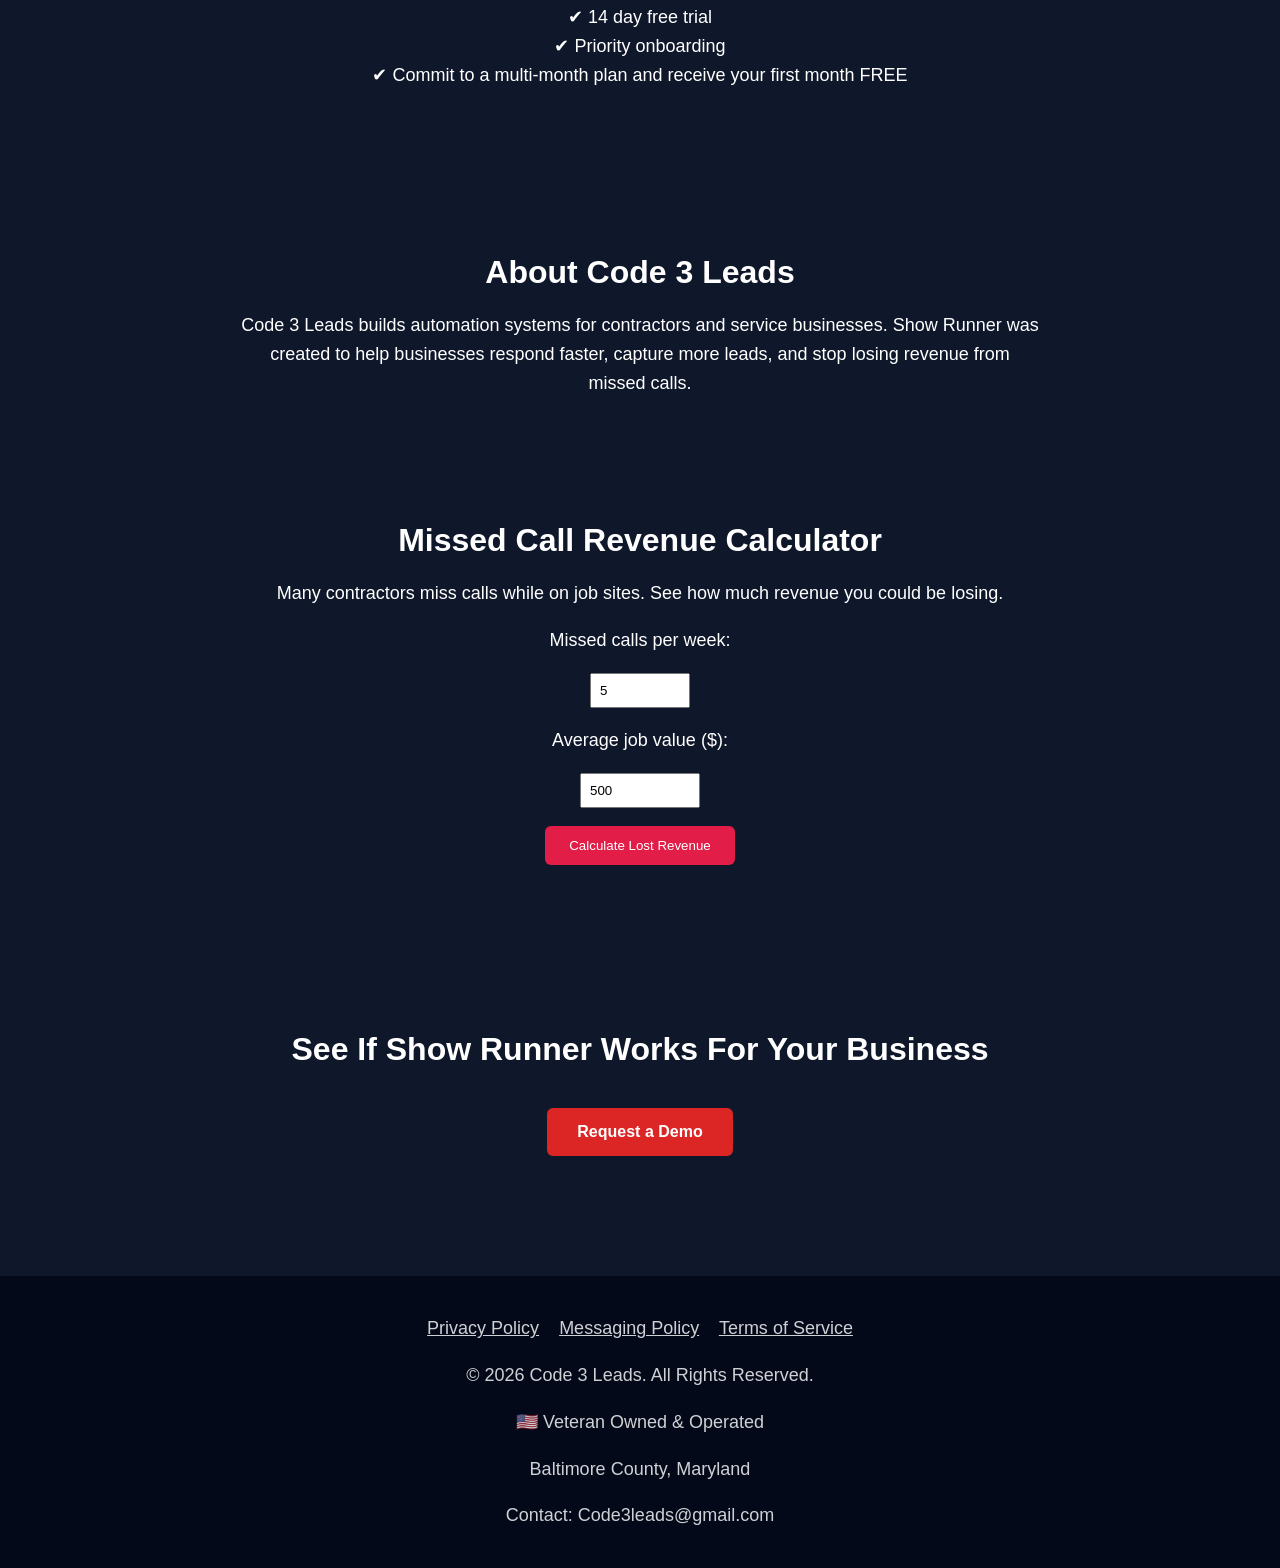
==== commit 9cb3eb7b: "Update index.html" ====
--- a/index.html
+++ b/index.html
@@ -1,314 +1,286 @@
 <!DOCTYPE html>
 <html>
 <head>
-<title>Code 3 Leads</title>
+<title>Show Runner | Code 3 Leads</title>
 <meta name="viewport" content="width=device-width, initial-scale=1.0">
 <style>
-
 body{
-font-family:Arial, sans-serif;
-margin:0;
-background:#0f172a;
-color:white;
-text-align:center;
+  font-family:Arial, sans-serif;
+  margin:0;
+  background:#0f172a;
+  color:white;
+  text-align:center;
 }
 
 section{
-padding:80px 20px;
-max-width:1000px;
-margin:auto;
+  padding:80px 20px;
+  max-width:1000px;
+  margin:auto;
 }
 
 h1{
-font-size:48px;
-margin-bottom:20px;
+  font-size:48px;
+  margin-bottom:20px;
 }
 
 h2{
-font-size:32px;
-margin-bottom:20px;
+  font-size:32px;
+  margin-bottom:20px;
+}
+
+h3{
+  margin-bottom:10px;
 }
 
 p{
-font-size:18px;
-line-height:1.6;
+  font-size:18px;
+  line-height:1.6;
 }
 
 .button{
-display:inline-block;
-background:#dc2626;
-color:white;
-padding:15px 30px;
-margin-top:20px;
-text-decoration:none;
-border-radius:6px;
-font-weight:bold;
-}
-  .button:hover{
-background:#b91c1c;
+  display:inline-block;
+  background:#dc2626;
+  color:white;
+  padding:15px 30px;
+  margin-top:20px;
+  text-decoration:none;
+  border-radius:6px;
+  font-weight:bold;
+}
+
+.button:hover{
+  background:#b91c1c;
 }
 
 .demo-number{
-font-size:36px;
-margin:20px 0;
-font-weight:bold;
+  font-size:36px;
+  margin:20px 0;
+  font-weight:bold;
 }
 
 .pricing-box{
-background:#111827;
-padding:30px;
-border-radius:10px;
-margin-top:30px;
+  background:#111827;
+  padding:30px;
+  border-radius:10px;
+  margin-top:30px;
+}
+
+.card-row{
+  display:flex;
+  flex-wrap:wrap;
+  justify-content:center;
+  gap:20px;
+  margin-top:30px;
+}
+
+.card{
+  background:#111827;
+  padding:20px;
+  border-radius:10px;
+  width:220px;
 }
 
 .footer{
-margin-top:80px;
-font-size:14px;
-opacity:.7;
+  margin-top:80px;
+  font-size:14px;
+  opacity:.85;
 }
 
 a{
-color:#f87171;
-}
-
+  color:#f87171;
+}
 </style>
 </head>
 
 <body>
- <header style="padding:20px; background:#020617; text-align:center;">
-<img src="code3-logo.png" alt="Code 3 Leads Logo" style="width:300px;">
-<p style="margin:0; font-size:14px; opacity:0.7;">
-Missed Call Lead Capture System for Contractors
-</p>
-   <p style="margin-top:6px; font-size:13px; color:#e11d48; font-weight:bold;">
-🇺🇸 Veteran Owned & Operated
-</p>
+
+<header style="padding:20px; background:#020617; text-align:center;">
+  <img src="code3-logo.png" alt="Code 3 Leads Logo" style="width:300px;">
+  <p style="margin:10px 0 0 0; font-size:14px; opacity:0.8;">
+    A Code 3 Leads Automation System
+  </p>
+  <p style="margin-top:6px; font-size:13px; color:#e11d48; font-weight:bold;">
+    🇺🇸 Veteran Owned & Operated
+  </p>
 </header>
 
 <section>
-
-<h1>Never Lose Another Job to a Missed Call</h1>
-  <p>
-Built specifically for service contractors.
-<br>
-Plumbers • HVAC • Electricians • Roofers • Landscapers
-</p>
-
-<p>
-Code 3 Leads automatically responds to missed calls,
-captures customer details, and sends you the lead instantly.
-</p>
-
-<a class="button" href="https://forms.gle/S8mMiPJ8PiQHbFEz5">
-Request a Demo
-</a>
-
-</section>
-
-<section>
-
-<h2>Missed Calls Are Missed Jobs</h2>
-
-<p>
-Contractors miss calls every day while working on job sites.
-When homeowners can't reach you, they call the next company.
-</p>
-
-<p>
-Code 3 Leads automatically responds to missed calls so you never lose that opportunity.
-</p>
-
-</section>
-
-
-<section>
-
-<h2>Try the System Yourself</h2>
-
-<p>
-Call the demo number below and hang up.
-Within seconds you'll receive an automatic text showing how Code 3 Leads works.
-</p>
-
-<div class="demo-number">(443) 912-5624</div>
-  <p>
-Most contractors understand the system in less than 30 seconds after trying this demo.
-</p>
-
-<p>
-No sign up required to try it out yourself.
-</p>
-
-<p>
-1. Call the number<br>
-2. Hang up<br>
-3. Reply to the text<br>
-4. Watch the lead get captured
-</p>
-
-</section>
-
-<section>
-
-<h2>Simple Pricing</h2>
-
-<div class="pricing-box">
-
-<p><strong>Basic Plan</strong></p>
-
-<p>$49 / month</p>
-
-<p>
-Missed call auto text<br>
-Lead capture<br>
-Instant contractor notification
-</p>
-
-<p><strong>$199 one-time setup fee</strong></p>
-
-<p>
-Includes Twilio number setup, system configuration, and onboarding.
-</p>
-
-</div>
-
-</section>
-
-<section>
-
-<h2>Founding Contractor Program</h2>
-
-<p>
-🚨 Launch Promotion (Now through May 31st)
-</p>
-
-<p>
-✔ Setup fee waived<br>
-✔ 14 day free trial<br>
-✔ Priority onboarding<br>
-✔ Commit to a multi-month plan and receive your first month FREE
-</p>
-
-</section>
-
-<section>
-
-<h2>See If Code 3 Leads Works For Your Business</h2>
-
-<a class="button" href="https://forms.gle/S8mMiPJ8PiQHbFEz5">
-Request a Demo
-</a>
-
-</section>
-
-<section class="footer">
-  <section style="padding:40px; text-align:center; max-width:800px; margin:auto;">
-
-<h2>About Code 3 Leads</h2>
-
-<p>
-Code 3 Leads was built to help contractors stop losing business from missed calls. When you're on a job site, driving, or tied up with another customer, every missed call can mean a missed opportunity.
-</p>
-
-<p>
-As a veteran-owned business, Code 3 Leads was created with a focus on reliability, responsiveness, and helping service-based businesses capture more leads without adding more work to their day.
-</p>
-
-<p>
-Our goal is simple: help contractors respond faster, win more jobs, and stop losing revenue from missed calls.
-</p>
-
-</section>
-  
-<section style="padding:40px; text-align:center; background:#0f172a;">
-
-<h2>How Code 3 Leads Works</h2>
-
-<div style="display:flex; flex-wrap:wrap; justify-content:center; gap:20px; margin-top:30px;">
-
-  <div style="background:#111827; padding:20px; border-radius:10px; width:220px;">
-    <h3>1. Customer Calls</h3>
-    <p>A potential customer calls your business for service.</p>
+  <h1>SHOW RUNNER</h1>
+
+  <p style="font-size:24px; font-weight:bold; margin-bottom:10px;">
+    Missed Call Lead Capture System
+  </p>
+
+  <p>
+    Built for contractors and service businesses that can’t afford to lose jobs to missed calls.
+  </p>
+
+  <p>
+    Show Runner automatically responds to missed calls, gathers customer details, and sends you the lead instantly.
+  </p>
+
+  <a class="button" href="https://forms.gle/S8mMiPJ8PiQHbFEz5">
+    Book a Demo
+  </a>
+</section>
+
+<section>
+  <h2>Try Show Runner Yourself</h2>
+
+  <p>
+    Call the demo number below and hang up. Within seconds you'll receive an automatic text showing how Show Runner works.
+  </p>
+
+  <div class="demo-number">(443) 912-5624</div>
+
+  <p>
+    Most contractors understand the system in less than 30 seconds after trying this demo.
+  </p>
+
+  <p>
+    1. Call the number<br>
+    2. Hang up<br>
+    3. Reply to the text<br>
+    4. Watch the lead get captured
+  </p>
+</section>
+
+<section>
+  <h2>Missed Calls Are Missed Jobs</h2>
+
+  <p>
+    Contractors miss calls every day while working on job sites. When homeowners can't reach you, they call the next company.
+  </p>
+
+  <p>
+    Show Runner automatically responds to missed calls so you never lose that opportunity.
+  </p>
+</section>
+
+<section style="padding:40px 20px;">
+  <h2>How Show Runner Works</h2>
+
+  <div class="card-row">
+    <div class="card">
+      <h3>1. Customer Calls</h3>
+      <p>A potential customer calls your business for service.</p>
+    </div>
+
+    <div class="card">
+      <h3>2. You Miss The Call</h3>
+      <p>If you’re busy on a job, driving, or after hours, the call is missed.</p>
+    </div>
+
+    <div class="card">
+      <h3>3. Automatic Text Response</h3>
+      <p>Show Runner instantly texts the customer and gathers their service need.</p>
+    </div>
+
+    <div class="card">
+      <h3>4. Lead Sent To You</h3>
+      <p>You get the customer’s info so you can call or text them back fast.</p>
+    </div>
   </div>
-
-  <div style="background:#111827; padding:20px; border-radius:10px; width:220px;">
-    <h3>2. You Miss The Call</h3>
-    <p>If you’re busy on a job, driving, or after hours, the call is missed.</p>
+</section>
+
+<section>
+  <h2>Simple Pricing</h2>
+
+  <div class="pricing-box">
+    <p><strong>Basic Plan</strong></p>
+
+    <p>$49 / month</p>
+
+    <p>
+      Missed call auto text<br>
+      Lead capture<br>
+      Instant contractor notification
+    </p>
+
+    <p><strong>$199 one-time setup fee</strong></p>
+
+    <p>
+      Includes Twilio number setup, system configuration, and onboarding.
+    </p>
   </div>
-
-  <div style="background:#111827; padding:20px; border-radius:10px; width:220px;">
-    <h3>3. Automatic Text Response</h3>
-    <p>Code 3 Leads instantly texts the customer and gathers their service need.</p>
-  </div>
-
-  <div style="background:#111827; padding:20px; border-radius:10px; width:220px;">
-    <h3>4. Lead Sent To You</h3>
-    <p>You get the customer’s info so you can call or text them back fast.</p>
-  </div>
-
-</div>
-
-</section>
-
-</section>
-  <section style="padding:40px; text-align:center;">
-
-<h2>Missed Call Revenue Calculator</h2>
-
-<p>
-Many contractors miss calls while on job sites. See how much revenue you could be losing.
-</p>
-
-<p>Missed calls per week:</p>
-
-<input id="missedCalls" type="number" value="5" style="padding:8px; width:80px;">
-
-<p>Average job value ($):</p>
-
-<input id="jobValue" type="number" value="500" style="padding:8px; width:100px;">
-
-<br><br>
-
-<button onclick="calculateLoss()" style="padding:12px 24px; background:#e11d48; color:white; border:none; border-radius:6px; cursor:pointer;">
-Calculate Lost Revenue
-</button>
-
-<h3 id="result" style="margin-top:20px;"></h3>
-
-</section>
+</section>
+
+<section>
+  <h2>Founding Contractor Program</h2>
+
+  <p>
+    🚨 Launch Promotion (Now through May 31st)
+  </p>
+
+  <p>
+    ✔ Setup fee waived<br>
+    ✔ 14 day free trial<br>
+    ✔ Priority onboarding<br>
+    ✔ Commit to a multi-month plan and receive your first month FREE
+  </p>
+</section>
+
+<section style="padding:40px 20px; max-width:800px; margin:auto;">
+  <h2>About Code 3 Leads</h2>
+
+  <p>
+    Code 3 Leads builds automation systems for contractors and service businesses. Show Runner was created to help businesses respond faster, capture more leads, and stop losing revenue from missed calls.
+  </p>
+</section>
+
+<section style="padding:40px; text-align:center;">
+  <h2>Missed Call Revenue Calculator</h2>
+
+  <p>
+    Many contractors miss calls while on job sites. See how much revenue you could be losing.
+  </p>
+
+  <p>Missed calls per week:</p>
+  <input id="missedCalls" type="number" value="5" style="padding:8px; width:80px;">
+
+  <p>Average job value ($):</p>
+  <input id="jobValue" type="number" value="500" style="padding:8px; width:100px;">
+
+  <br><br>
+
+  <button onclick="calculateLoss()" style="padding:12px 24px; background:#e11d48; color:white; border:none; border-radius:6px; cursor:pointer;">
+    Calculate Lost Revenue
+  </button>
+
+  <h3 id="result" style="margin-top:20px;"></h3>
+</section>
+
+<section>
+  <h2>See If Show Runner Works For Your Business</h2>
+
+  <a class="button" href="https://forms.gle/S8mMiPJ8PiQHbFEz5">
+    Request a Demo
+  </a>
+</section>
+
 <footer style="background:#020617; padding:20px; text-align:center; margin-top:40px; font-size:13px; opacity:0.8;">
-
-<p>
-© 2026 Code 3 Leads. All Rights Reserved.
-</p>
-
-<p>
-🇺🇸 Veteran Owned & Operated
-</p>
-
-<p>
-Baltimore County, Maryland
-</p>
-  <p>
-  <a href="privacy-policy.html" style="color:white; margin-right:15px;">Privacy Policy</a>
-  <a href="messaging-policy.html" style="color:white; margin-right:15px;">Messaging Policy</a>
-  <a href="terms.html" style="color:white;">Terms of Service</a>
-</p>
+  <p>
+    <a href="privacy-policy.html" style="color:white; margin-right:15px;">Privacy Policy</a>
+    <a href="messaging-policy.html" style="color:white; margin-right:15px;">Messaging Policy</a>
+    <a href="terms.html" style="color:white;">Terms of Service</a>
+  </p>
+
+  <p>© 2026 Code 3 Leads. All Rights Reserved.</p>
+  <p>🇺🇸 Veteran Owned & Operated</p>
+  <p>Baltimore County, Maryland</p>
   <p>Contact: Code3leads@gmail.com</p>
-
 </footer>
 
 <script>
 function calculateLoss() {
-
-let missedCalls = document.getElementById("missedCalls").value;
-let jobValue = document.getElementById("jobValue").value;
-
-let yearlyLoss = missedCalls * jobValue * 52;
-
-document.getElementById("result").innerHTML =
-"Estimated Lost Revenue Per Year: $" + yearlyLoss.toLocaleString() +
-"<br><br>Even capturing a small portion of these missed calls could generate thousands in additional revenue.";
+  let missedCalls = document.getElementById("missedCalls").value;
+  let jobValue = document.getElementById("jobValue").value;
+
+  let yearlyLoss = missedCalls * jobValue * 52;
+
+  document.getElementById("result").innerHTML =
+    "Estimated Lost Revenue Per Year: $" + yearlyLoss.toLocaleString() +
+    "<br><br>Even capturing a small portion of these missed calls could generate thousands in additional revenue.";
 }
 </script>
 
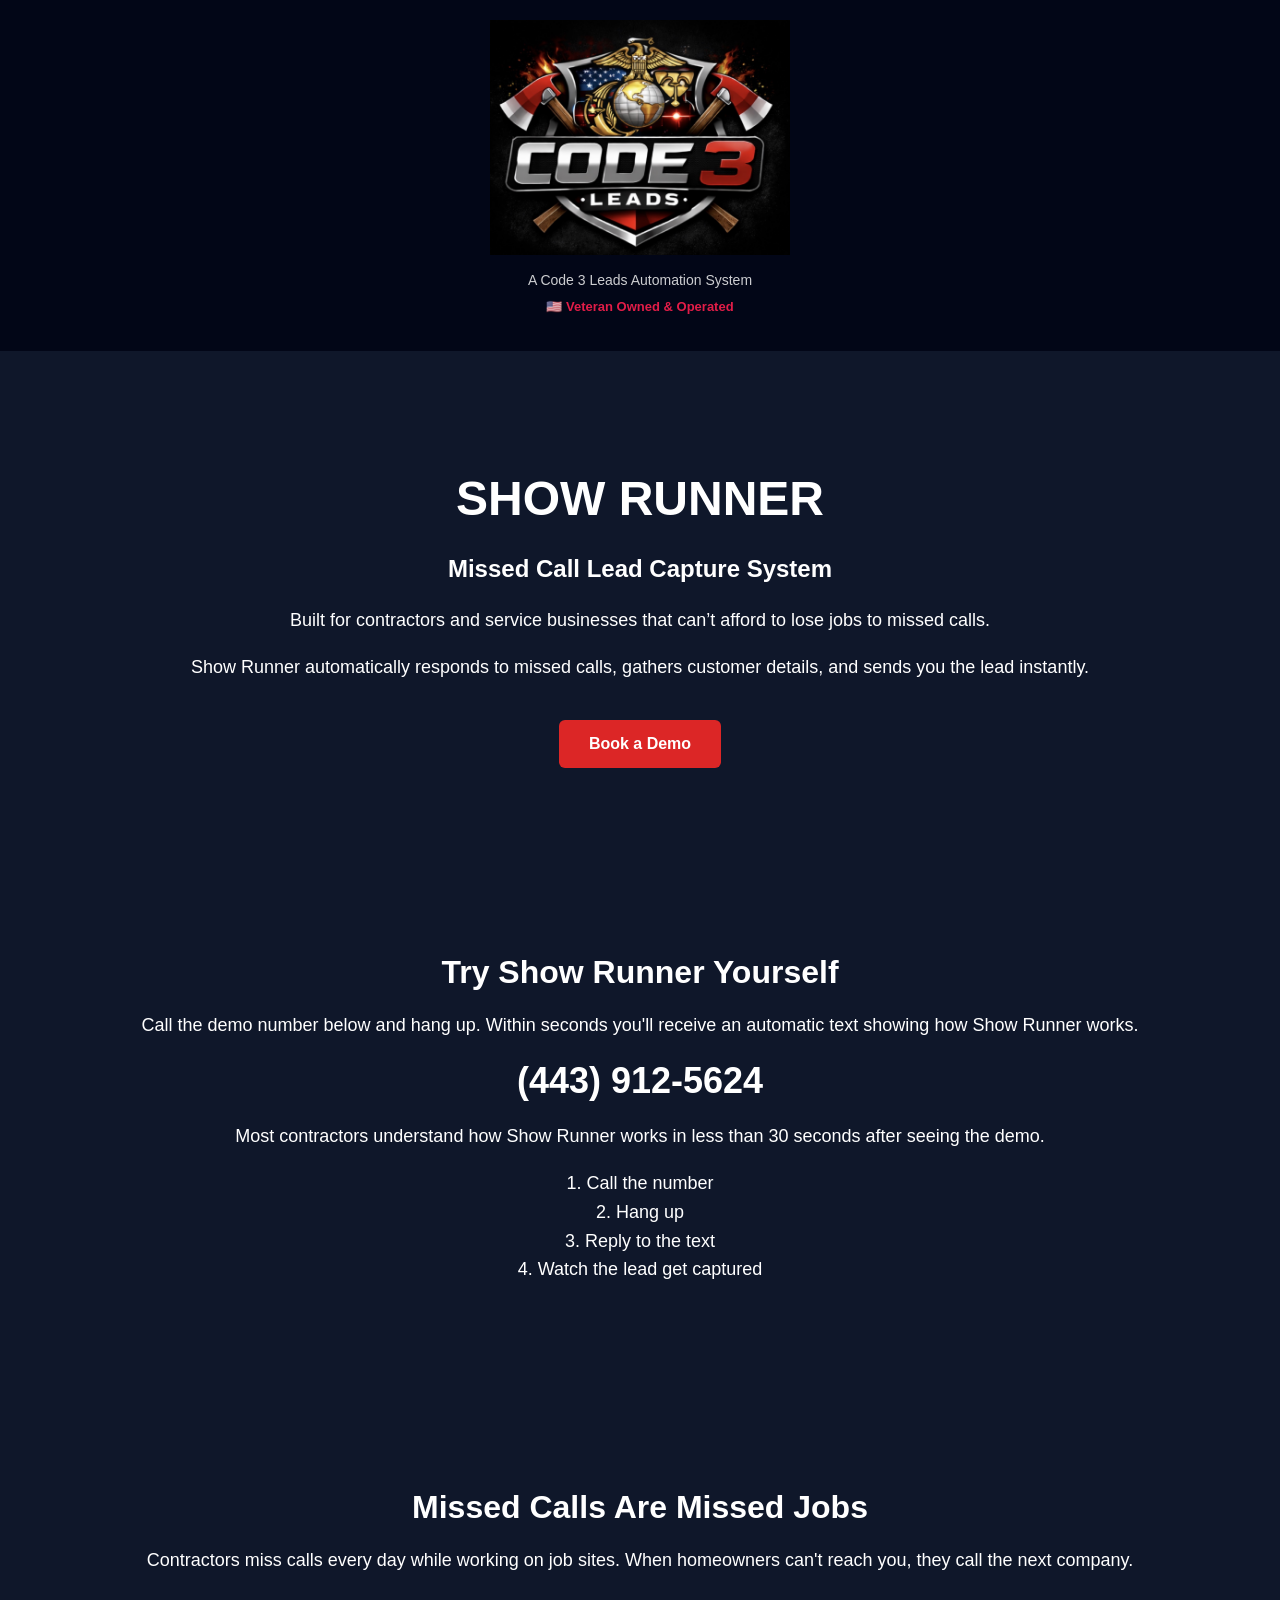
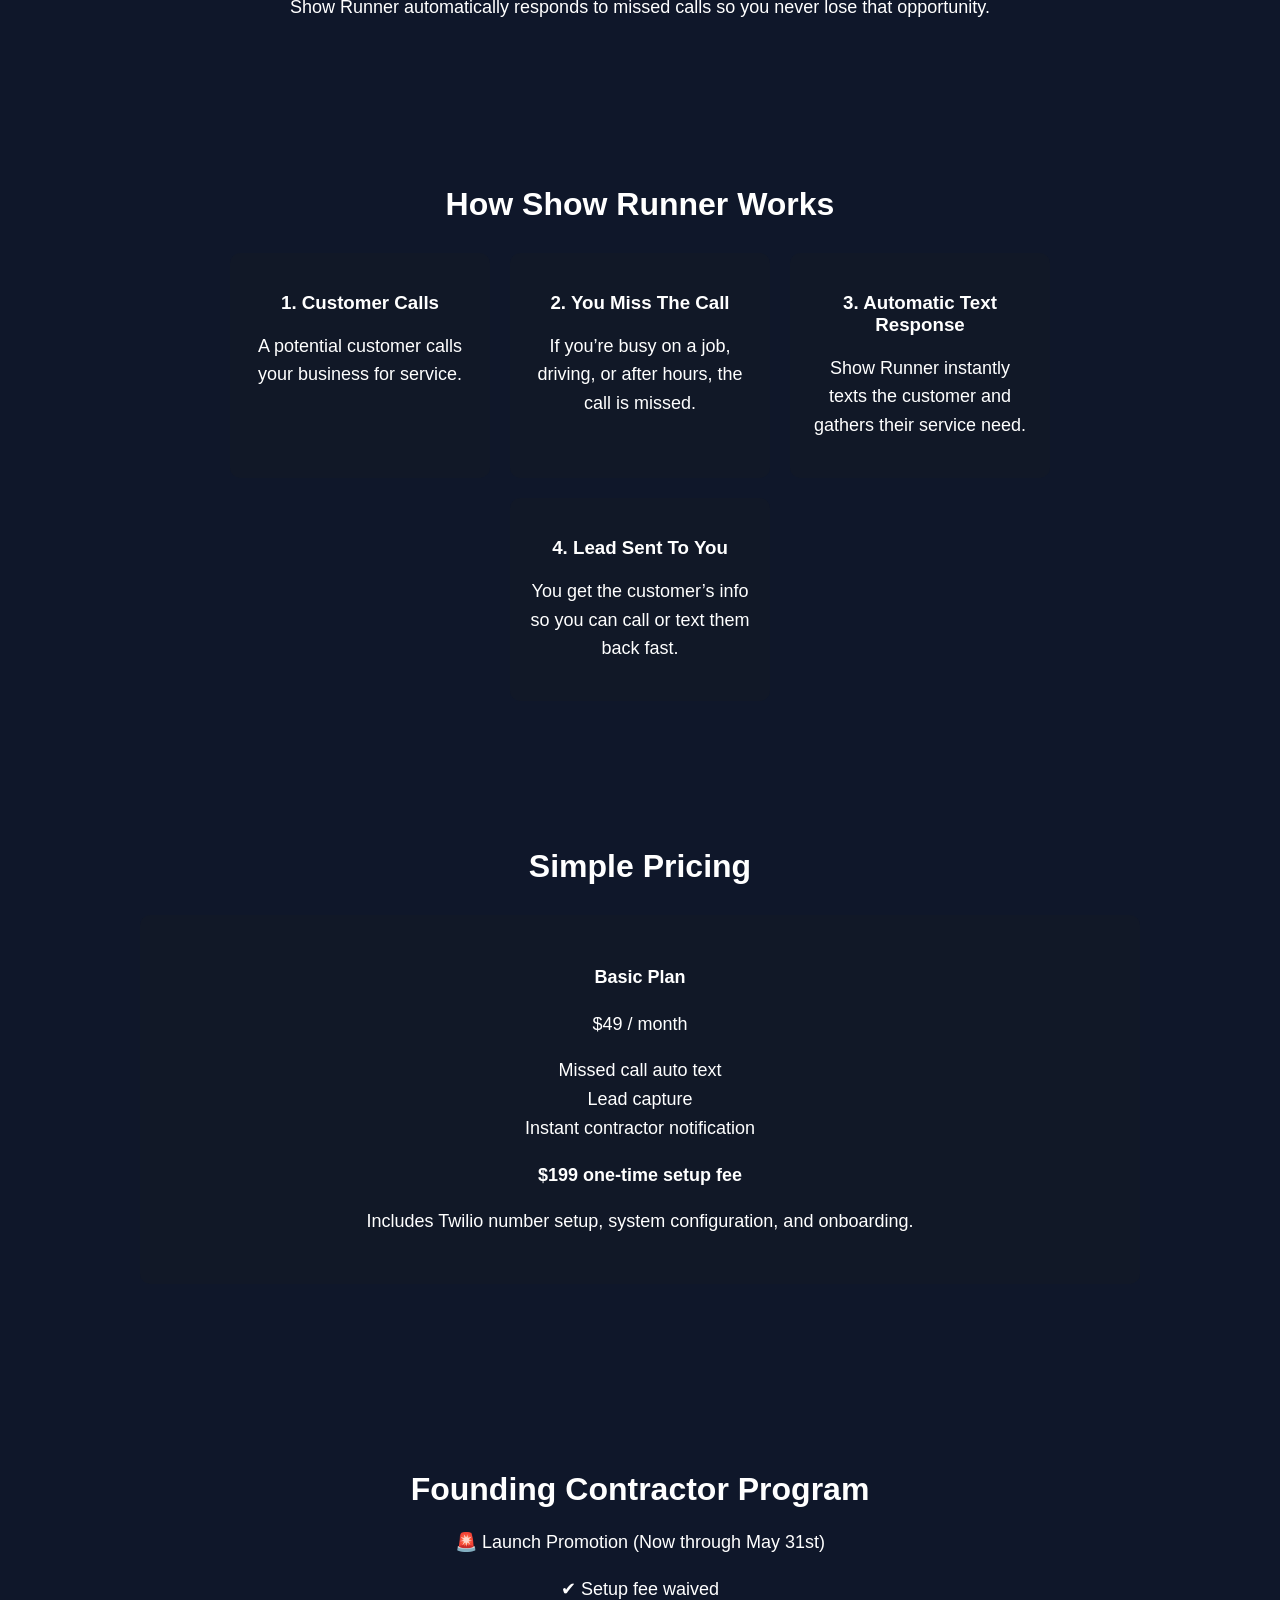
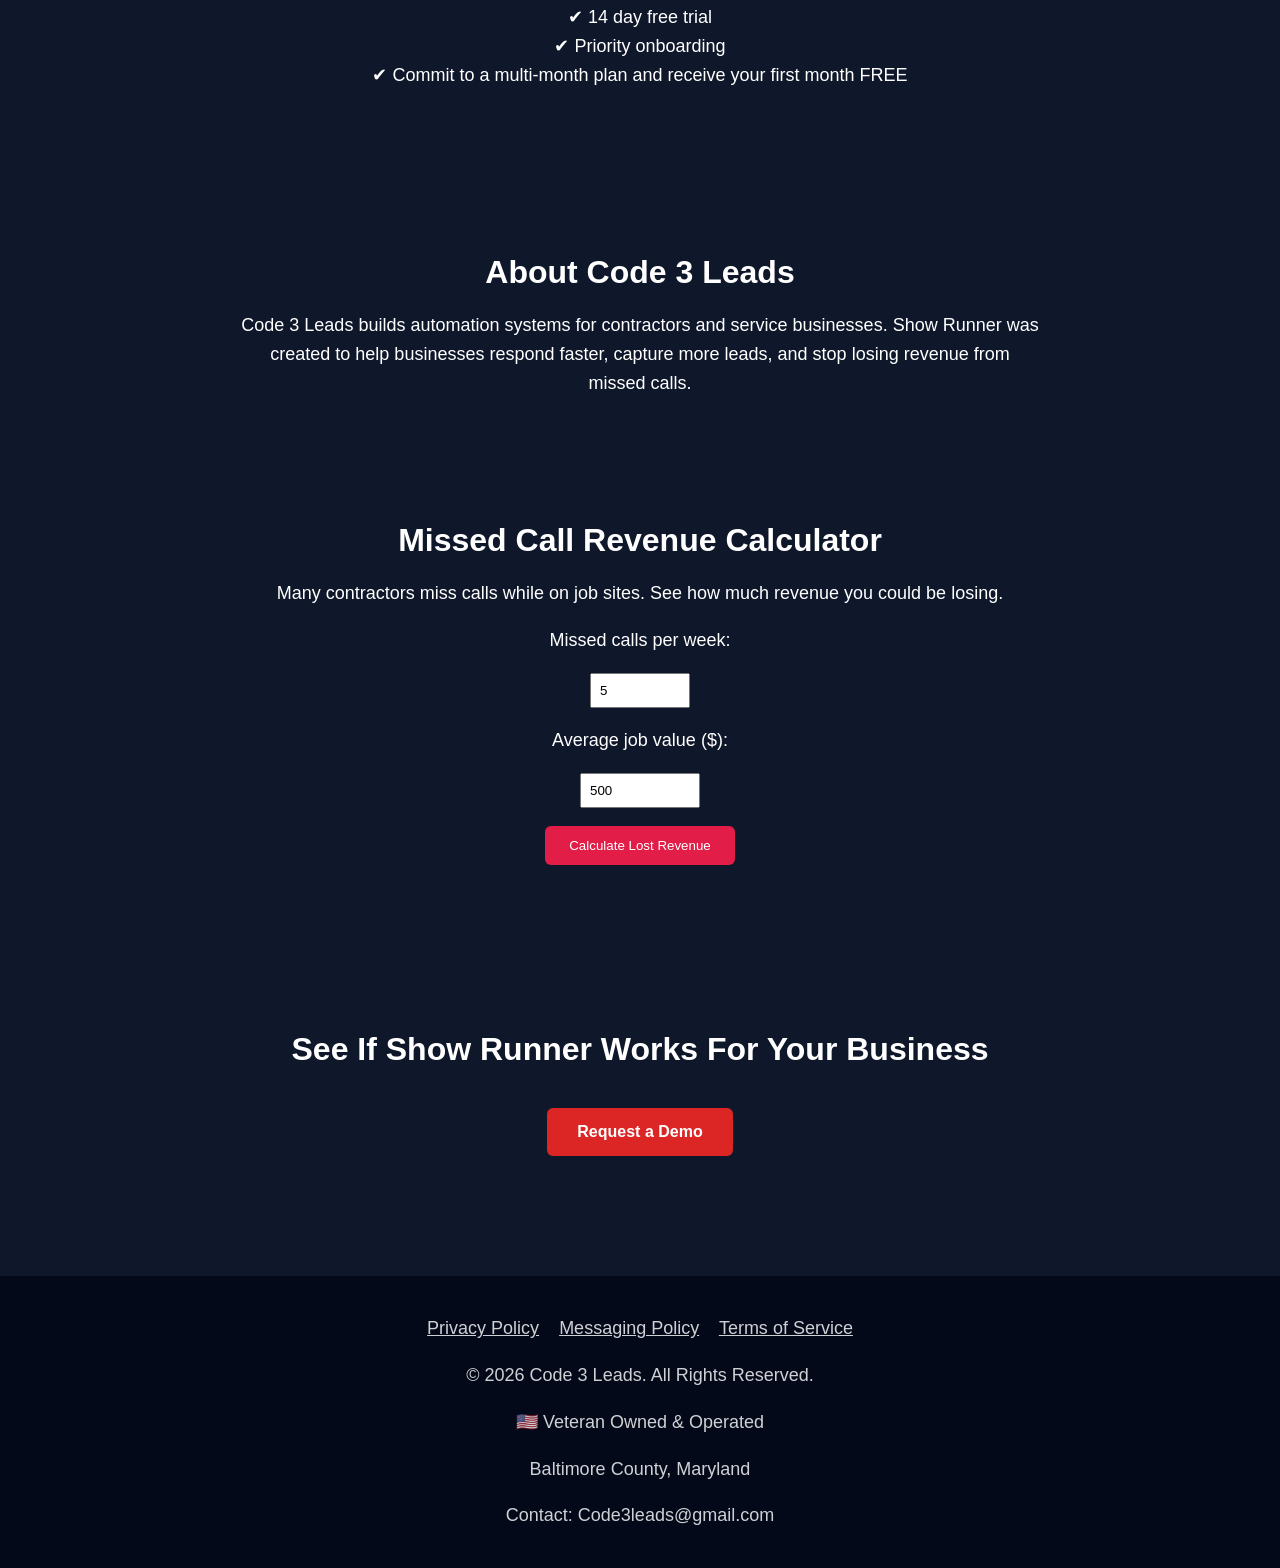
==== commit 08b16d1d: "Update index.html" ====
--- a/index.html
+++ b/index.html
@@ -119,7 +119,7 @@
     Show Runner automatically responds to missed calls, gathers customer details, and sends you the lead instantly.
   </p>
 
-  <a class="button" href="https://forms.gle/S8mMiPJ8PiQHbFEz5">
+  <a class="button" href="https://calendly.com/code3leads/30min" target="_blank">
     Book a Demo
   </a>
 </section>
@@ -134,7 +134,7 @@
   <div class="demo-number">(443) 912-5624</div>
 
   <p>
-    Most contractors understand the system in less than 30 seconds after trying this demo.
+    Most contractors understand how Show Runner works in less than 30 seconds after seeing the demo.
   </p>
 
   <p>
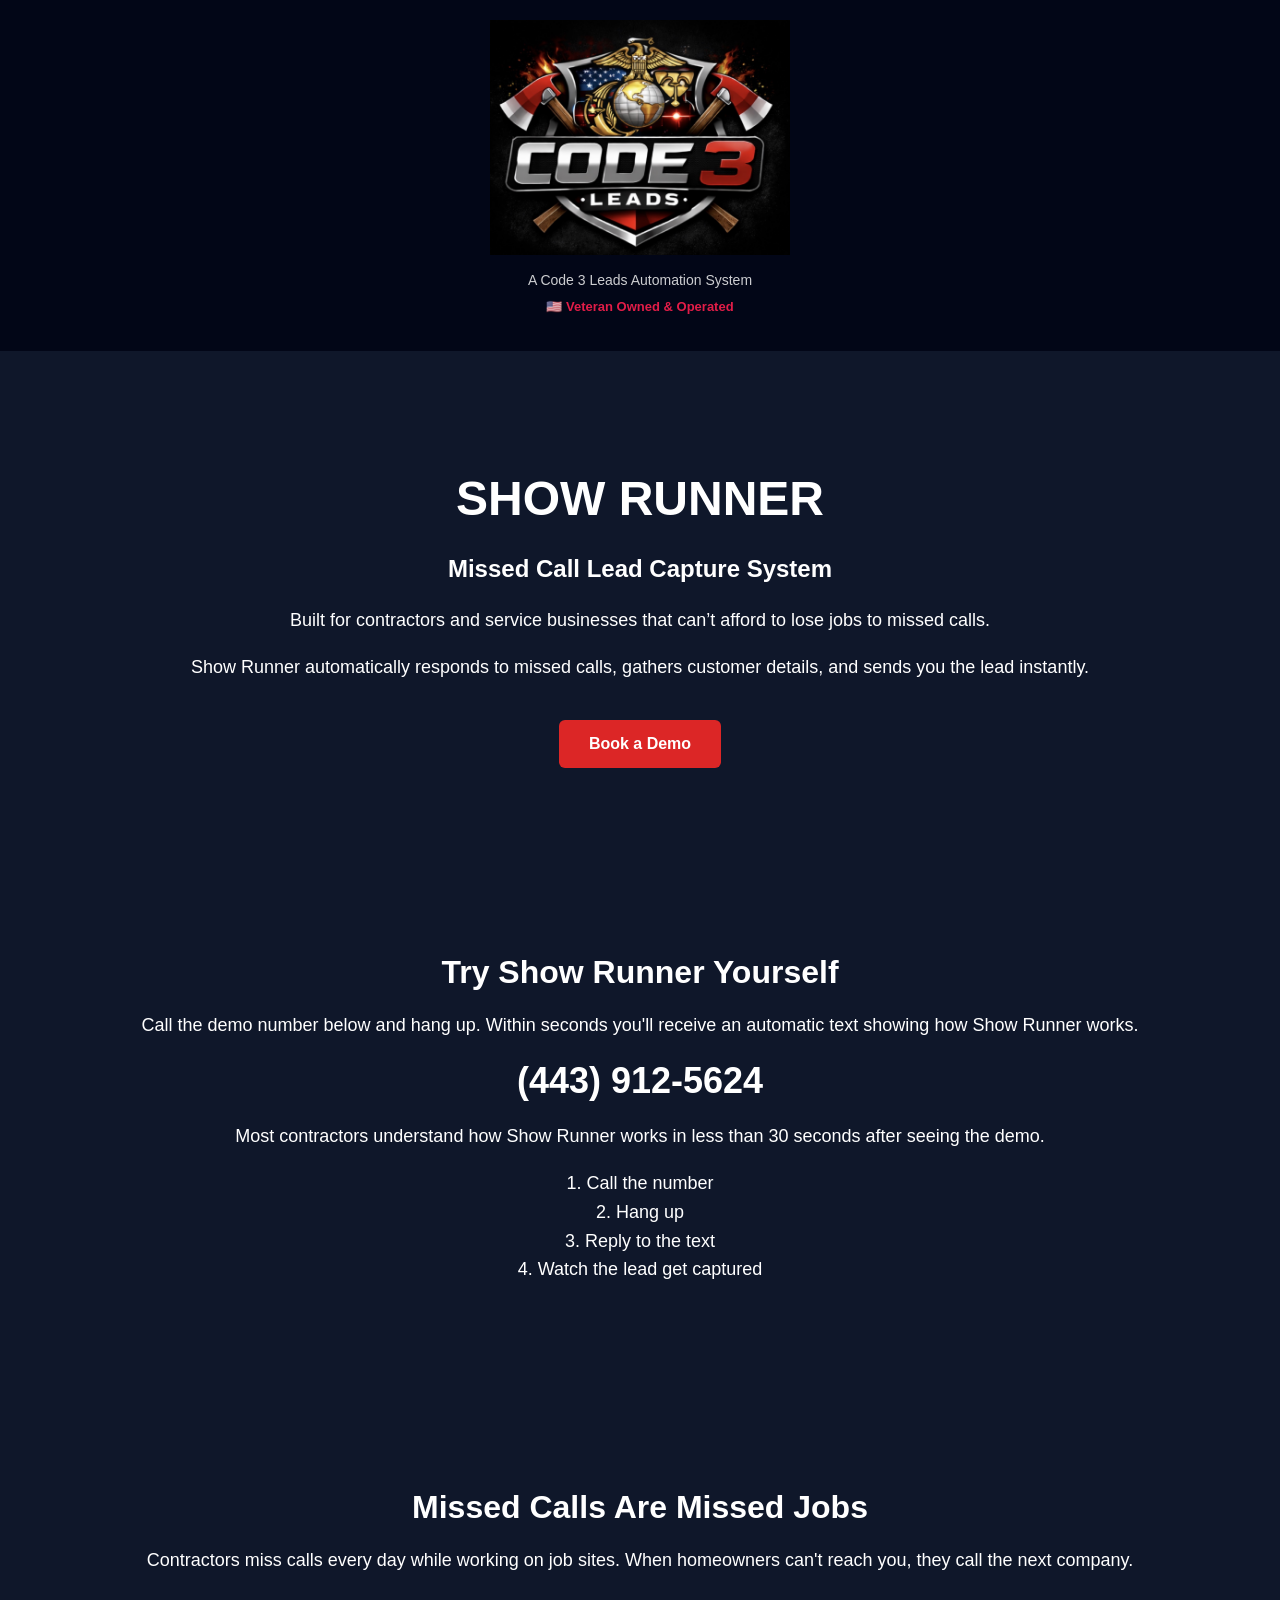
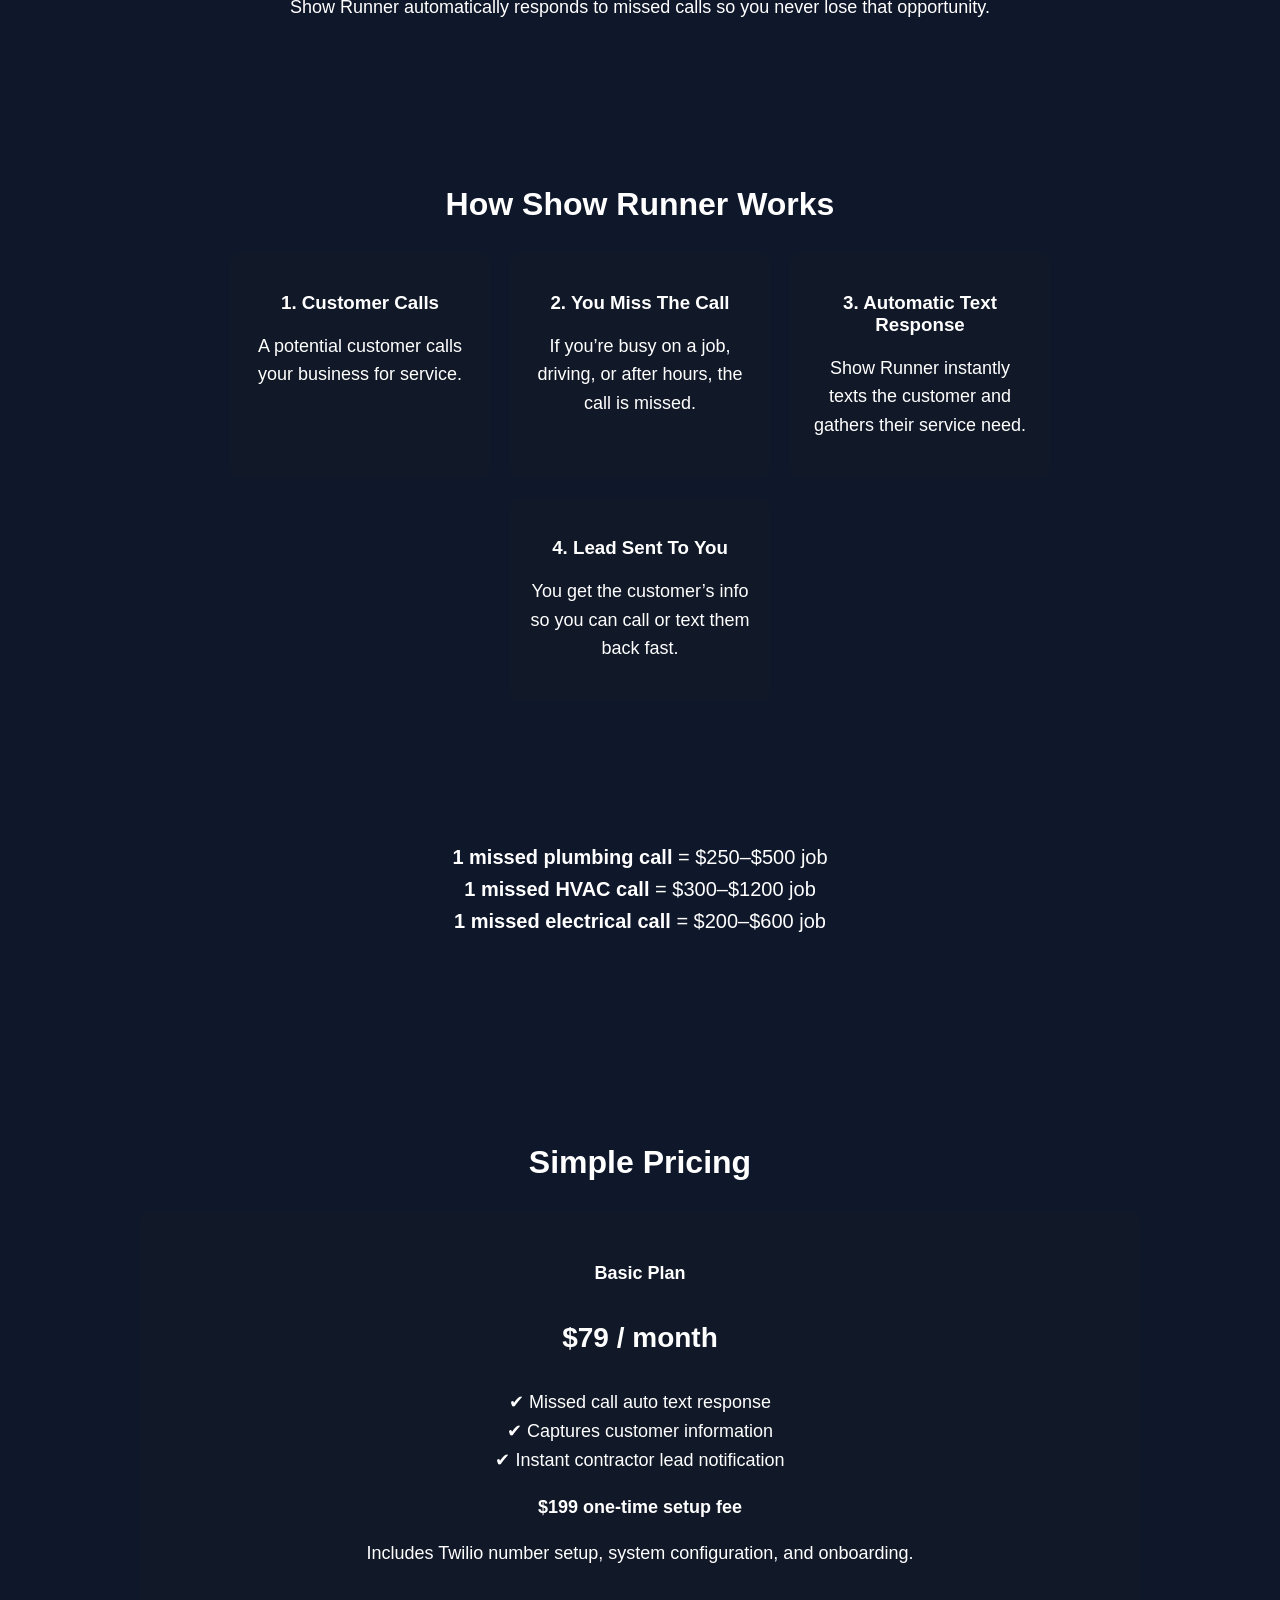
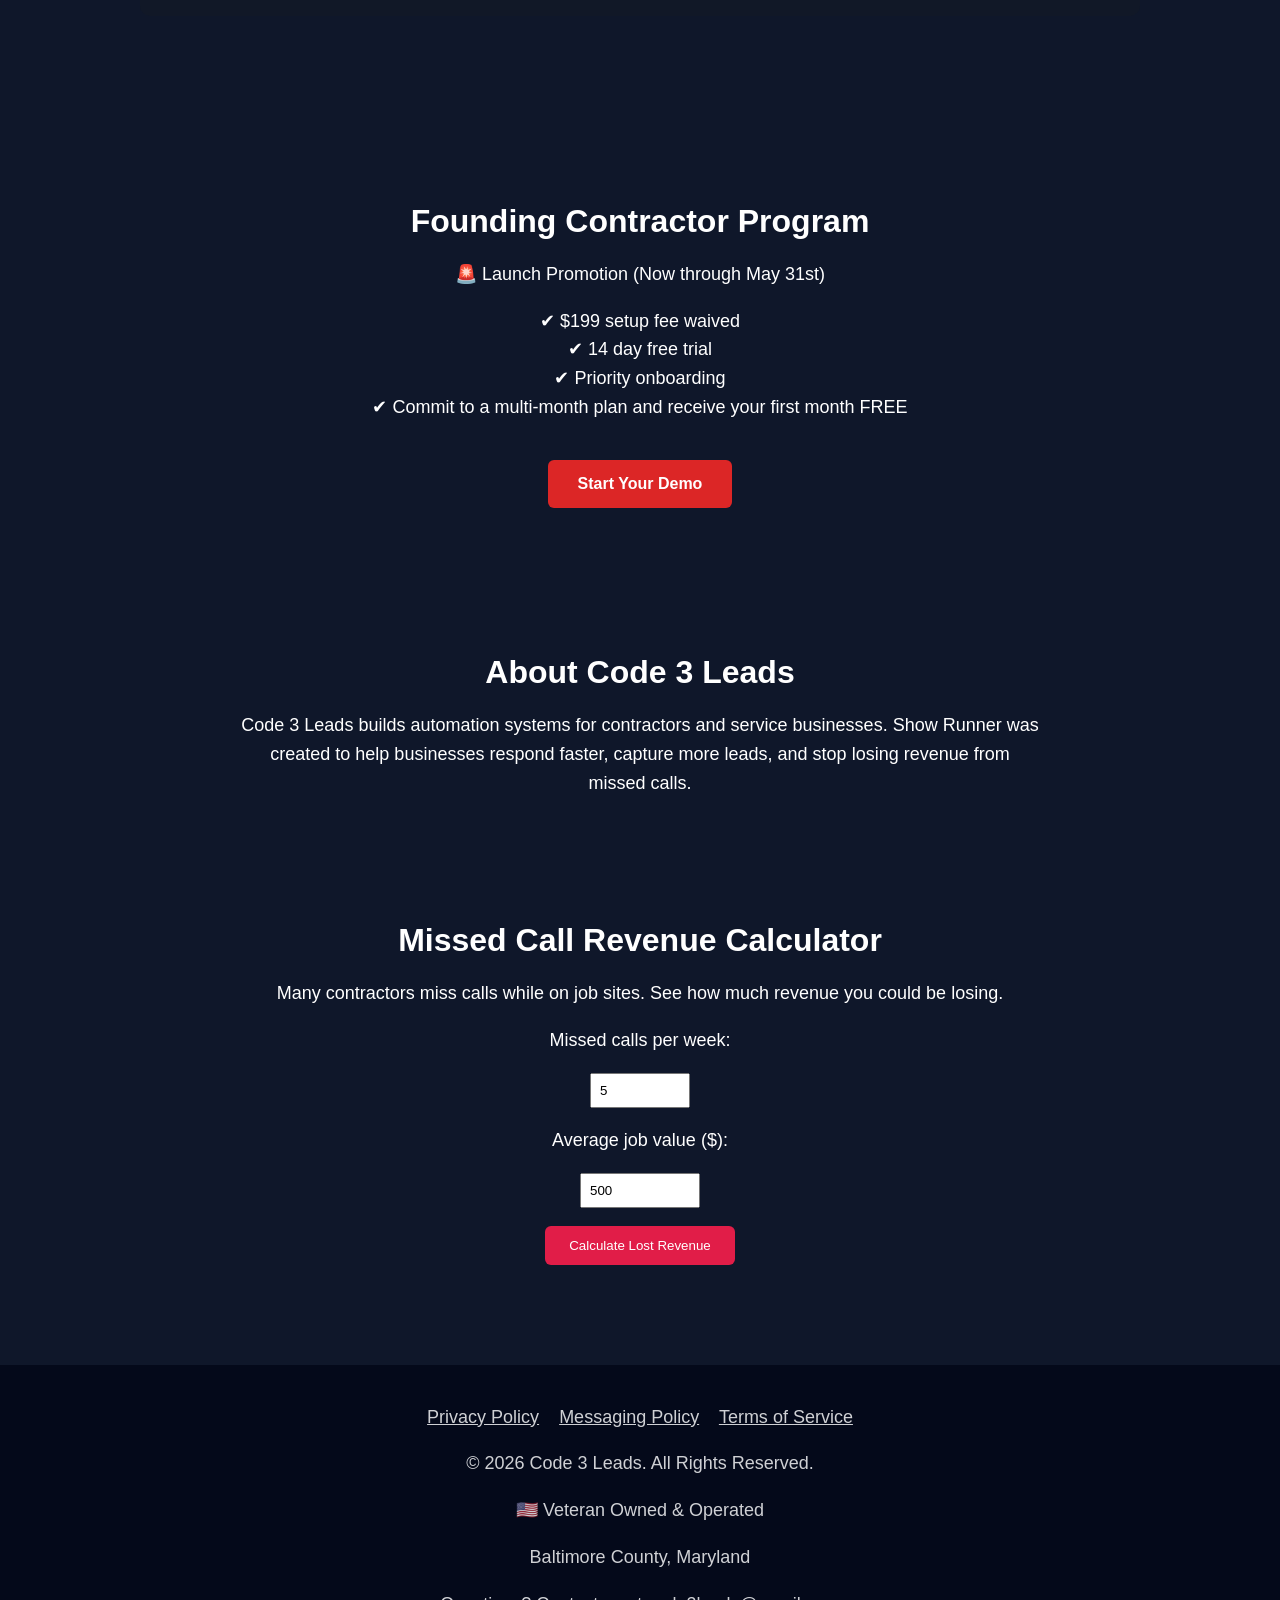
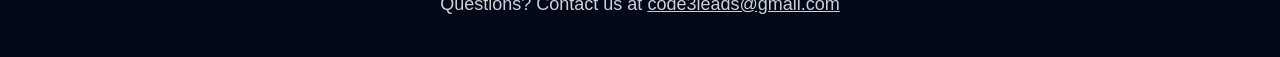
==== commit fc440ab7: "Update index.html" ====
--- a/index.html
+++ b/index.html
@@ -182,19 +182,27 @@
     </div>
   </div>
 </section>
-
+<section>
+
+<p style="font-size:20px; text-align:center;">
+<strong>1 missed plumbing call</strong> = $250–$500 job<br>
+<strong>1 missed HVAC call</strong> = $300–$1200 job<br>
+<strong>1 missed electrical call</strong> = $200–$600 job
+</p>
+
+</section>
 <section>
   <h2>Simple Pricing</h2>
 
   <div class="pricing-box">
     <p><strong>Basic Plan</strong></p>
 
-    <p>$49 / month</p>
+    <p style="font-size:28px; font-weight:bold;">$79 / month</p> 
 
     <p>
-      Missed call auto text<br>
-      Lead capture<br>
-      Instant contractor notification
+      ✔ Missed call auto text response<br>
+      ✔ Captures customer information<br>
+      ✔ Instant contractor lead notification
     </p>
 
     <p><strong>$199 one-time setup fee</strong></p>
@@ -213,11 +221,16 @@
   </p>
 
   <p>
-    ✔ Setup fee waived<br>
+    ✔ $199 setup fee waived<br>
     ✔ 14 day free trial<br>
     ✔ Priority onboarding<br>
     ✔ Commit to a multi-month plan and receive your first month FREE
   </p>
+
+  <a class="button" href="https://calendly.com/code3leads/30min" target="_blank">
+    Start Your Demo
+  </a>
+
 </section>
 
 <section style="padding:40px 20px; max-width:800px; margin:auto;">
@@ -250,15 +263,8 @@
   <h3 id="result" style="margin-top:20px;"></h3>
 </section>
 
-<section>
-  <h2>See If Show Runner Works For Your Business</h2>
-
-  <a class="button" href="https://forms.gle/S8mMiPJ8PiQHbFEz5">
-    Request a Demo
-  </a>
-</section>
-
 <footer style="background:#020617; padding:20px; text-align:center; margin-top:40px; font-size:13px; opacity:0.8;">
+
   <p>
     <a href="privacy-policy.html" style="color:white; margin-right:15px;">Privacy Policy</a>
     <a href="messaging-policy.html" style="color:white; margin-right:15px;">Messaging Policy</a>
@@ -268,7 +274,14 @@
   <p>© 2026 Code 3 Leads. All Rights Reserved.</p>
   <p>🇺🇸 Veteran Owned & Operated</p>
   <p>Baltimore County, Maryland</p>
-  <p>Contact: Code3leads@gmail.com</p>
+
+  <p>
+    Questions? Contact us at 
+    <a href="mailto:code3leads@gmail.com?subject=Code%203%20Leads%20Inquiry" style="color:white;">
+      code3leads@gmail.com
+    </a>
+  </p>
+
 </footer>
 
 <script>
@@ -279,7 +292,7 @@
   let yearlyLoss = missedCalls * jobValue * 52;
 
   document.getElementById("result").innerHTML =
-    "Estimated Lost Revenue Per Year: $" + yearlyLoss.toLocaleString() +
+    "Estimated Lost Revenue Per Year: $" + Number(yearlyLoss).toLocaleString() +
     "<br><br>Even capturing a small portion of these missed calls could generate thousands in additional revenue.";
 }
 </script>
